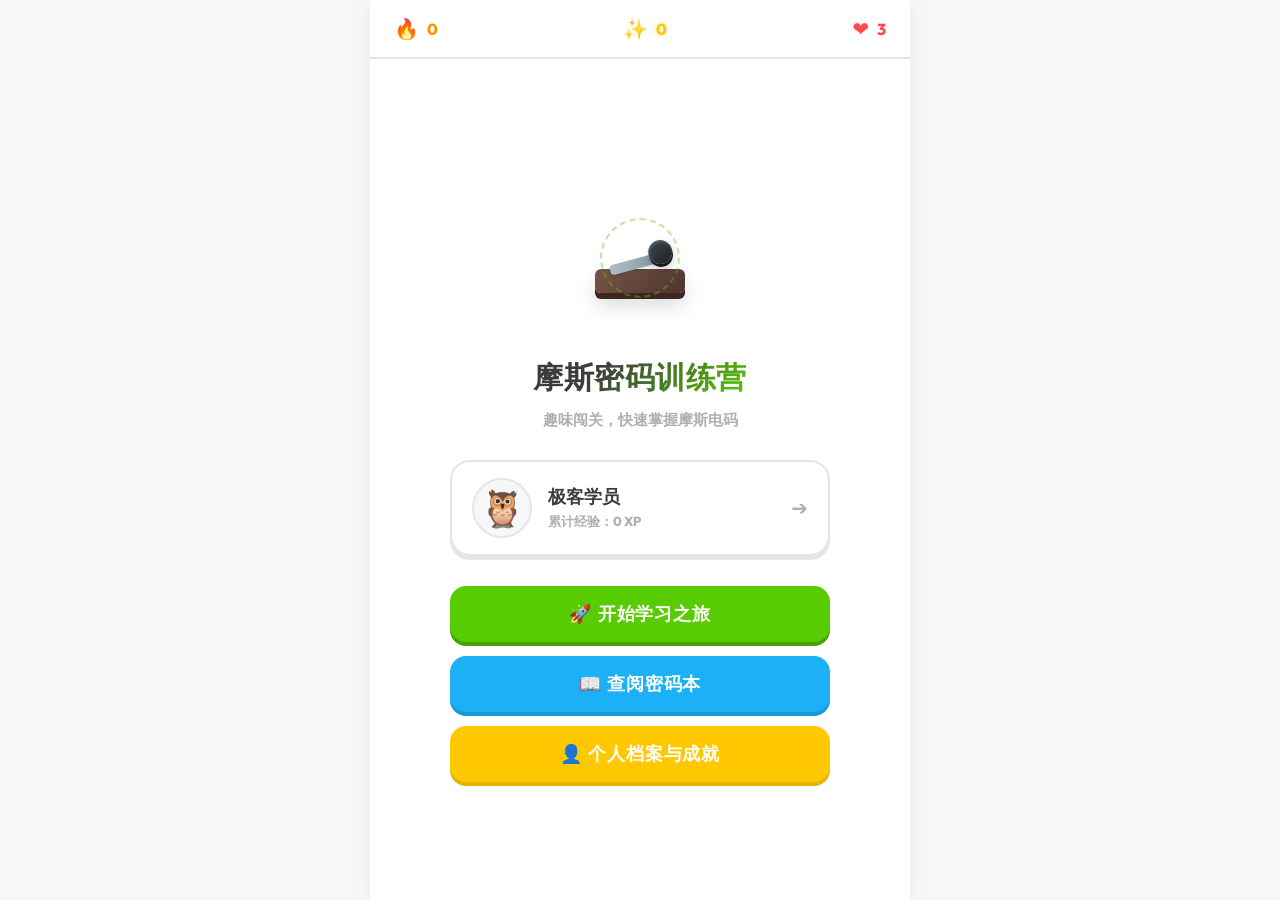
==== morse_learning.html @ 5ddd874f "feat: implement stepped preview UI for learning new morse characters with slide animations and progr" ====
<!DOCTYPE html>
<html lang="zh-CN">
<head>
    <meta charset="UTF-8">
    <meta name="viewport" content="width=device-width, initial-scale=1.0">
    <title>摩斯密码学习应用</title>
    <!-- 引入高质感现代 Google 字体 -->
    <link rel="preconnect" href="https://fonts.googleapis.com">
    <link rel="preconnect" href="https://fonts.gstatic.com" crossorigin>
    <link href="https://fonts.googleapis.com/css2?family=Outfit:wght@400;600;800&family=Roboto:wght@900&display=swap" rel="stylesheet">
    <style>
        :root {
            --color-green: #58CC02;
            --color-green-dark: #46A302;
            --color-blue: #1CB0F6;
            --color-blue-dark: #1899D6;
            --color-yellow: #FFC800;
            --color-yellow-dark: #E6B400;
            --color-red: #FF4B4B;
            --color-red-dark: #EA2B2B;
            --color-gray-border: #E5E5E5;
            --color-text-dark: #3C3C3C;
            --color-text-light: #AFAFAF;
            --color-bg-light: #F7F7F7;
            --color-white: #FFFFFF;
        }

        * {
            margin: 0;
            padding: 0;
            box-sizing: border-box;
            user-select: none;
            -webkit-user-select: none;
        }

        body {
            font-family: 'Outfit', 'Segoe UI', system-ui, -apple-system, sans-serif;
            background-color: var(--color-bg-light);
            color: var(--color-text-dark);
            min-height: 100vh;
            display: flex;
            justify-content: center;
            align-items: stretch;
            overflow-x: hidden;
        }

        /* 应用主体，限制最大宽度以适配手机和桌面居中 */
        .app-container {
            width: 100%;
            max-width: 540px;
            background-color: var(--color-white);
            min-height: 100vh;
            display: flex;
            flex-direction: column;
            box-shadow: 0 0 20px rgba(0, 0, 0, 0.05);
            position: relative;
        }

        /* 隐藏元素的类 */
        .hidden {
            display: none !important;
        }

        /* 立体按钮 */
        .duo-btn {
            display: inline-flex;
            align-items: center;
            justify-content: center;
            padding: 14px 24px;
            border-radius: 16px;
            border: none;
            font-size: 17px;
            font-weight: 800;
            cursor: pointer;
            transition: transform 0.08s ease, box-shadow 0.08s ease;
            text-transform: uppercase;
            letter-spacing: 0.8px;
        }

        .duo-btn-green {
            background-color: var(--color-green);
            color: var(--color-white);
            box-shadow: 0 4px 0 var(--color-green-dark);
        }

        .duo-btn-green:active {
            transform: translateY(4px);
            box-shadow: 0 0px 0 var(--color-green-dark);
        }

        .duo-btn-blue {
            background-color: var(--color-blue);
            color: var(--color-white);
            box-shadow: 0 4px 0 var(--color-blue-dark);
        }

        .duo-btn-blue:active {
            transform: translateY(4px);
            box-shadow: 0 0px 0 var(--color-blue-dark);
        }

        .duo-btn-yellow {
            background-color: var(--color-yellow);
            color: var(--color-white);
            box-shadow: 0 4px 0 var(--color-yellow-dark);
        }

        .duo-btn-yellow:active {
            transform: translateY(4px);
            box-shadow: 0 0px 0 var(--color-yellow-dark);
        }

        .duo-btn-red {
            background-color: var(--color-red);
            color: var(--color-white);
            box-shadow: 0 4px 0 var(--color-red-dark);
        }

        .duo-btn-red:active {
            transform: translateY(4px);
            box-shadow: 0 0px 0 var(--color-red-dark);
        }

        .duo-btn-gray {
            background-color: var(--color-white);
            color: var(--color-text-light);
            border: 2px solid var(--color-gray-border);
            box-shadow: 0 4px 0 var(--color-gray-border);
        }

        .duo-btn-gray:active {
            transform: translateY(4px);
            box-shadow: 0 0px 0 var(--color-gray-border);
        }

        .duo-btn-disabled {
            background-color: #E5E5E5 !important;
            color: #AFAFAF !important;
            box-shadow: 0 4px 0 #CCCCCC !important;
            cursor: not-allowed;
            transform: none !important;
        }

        /* 顶部导航状态栏 */
        .top-status-bar {
            display: flex;
            justify-content: space-between;
            align-items: center;
            padding: 16px 24px;
            border-bottom: 2px solid var(--color-gray-border);
            background-color: var(--color-white);
            position: sticky;
            top: 0;
            z-index: 100;
        }

        .status-item {
            display: flex;
            align-items: center;
            gap: 8px;
            font-size: 16px;
            font-weight: 800;
        }

        .status-icon {
            font-size: 20px;
        }

        .status-streak { color: #FF9600; }
        .status-xp { color: var(--color-yellow); }
        .status-heart { color: var(--color-red); }

        /* ================= SCREEN: HOME ================= */
        #home-screen {
            flex: 1;
            display: flex;
            flex-direction: column;
            padding-bottom: 40px;
        }

        .map-title {
            text-align: center;
            font-size: 20px;
            font-weight: 800;
            margin: 24px 0 10px 0;
            color: var(--color-text-dark);
        }

        /* 蜿蜒关卡地图容器 */
        .level-map-container {
            flex: 1;
            position: relative;
            margin: 20px 0;
            padding: 0 40px;
            min-height: 850px;
        }

        .level-map-svg {
            position: absolute;
            top: 0;
            left: 0;
            width: 100%;
            height: 100%;
            pointer-events: none;
            z-index: 1;
        }

        .level-nodes-wrapper {
            position: relative;
            z-index: 2;
            height: 100%;
            display: flex;
            flex-direction: column;
            justify-content: space-between;
        }

        .level-node-row {
            display: flex;
            justify-content: center;
            width: 100%;
            position: relative;
        }

        /* 关卡球样式 */
        .level-circle {
            width: 70px;
            height: 65px;
            border-radius: 50%;
            display: flex;
            justify-content: center;
            align-items: center;
            font-size: 22px;
            font-weight: 800;
            color: var(--color-white);
            position: relative;
            cursor: pointer;
            box-shadow: 0 8px 0 rgba(0, 0, 0, 0.15);
            transition: transform 0.1s ease, box-shadow 0.1s ease;
        }

        .level-circle.locked {
            background-color: #E5E5E5;
            box-shadow: 0 6px 0 #BDBDBD;
            color: #AFAFAF;
            cursor: not-allowed;
        }

        .level-circle.unlocked {
            background-color: var(--color-green);
            box-shadow: 0 8px 0 var(--color-green-dark);
        }

        .level-circle.unlocked:active {
            transform: translateY(6px);
            box-shadow: 0 2px 0 var(--color-green-dark);
        }

        .level-circle.completed {
            background-color: var(--color-yellow);
            box-shadow: 0 8px 0 var(--color-yellow-dark);
        }

        .level-circle.completed:active {
            transform: translateY(6px);
            box-shadow: 0 2px 0 var(--color-yellow-dark);
        }

        .level-circle.unlocked.active-level::after {
            content: '';
            position: absolute;
            top: -8px;
            left: -8px;
            right: -8px;
            bottom: -8px;
            border-radius: 50%;
            border: 3px dashed var(--color-green);
            animation: rotate-outline 8s linear infinite;
        }

        @keyframes rotate-outline {
            from { transform: rotate(0deg); }
            to { transform: rotate(360deg); }
        }

        /* 悬浮提示框 (类似于关卡地图的悬浮小卡片) */
        .level-tooltip {
            position: absolute;
            background-color: var(--color-text-dark);
            color: var(--color-white);
            border-radius: 12px;
            padding: 8px 14px;
            font-size: 13px;
            font-weight: 800;
            white-space: nowrap;
            bottom: 85px;
            left: 50%;
            transform: translateX(-50%);
            box-shadow: 0 4px 15px rgba(0,0,0,0.15);
            opacity: 0;
            pointer-events: none;
            transition: opacity 0.2s ease, transform 0.2s ease;
            z-index: 10;
        }

        .level-tooltip::after {
            content: '';
            position: absolute;
            top: 100%;
            left: 50%;
            transform: translateX(-50%);
            border-width: 6px;
            border-style: solid;
            border-color: var(--color-text-dark) transparent transparent transparent;
        }

        .level-circle:hover .level-tooltip {
            opacity: 1;
            transform: translate(-50%, -5px);
        }

        /* 底部操作区 */
        .home-footer {
            padding: 10px 24px;
            display: flex;
            flex-direction: column;
            gap: 12px;
            margin-top: auto;
        }

        /* ================= SCREEN: LESSON ================= */
        #lesson-screen {
            flex: 1;
            display: flex;
            flex-direction: column;
            justify-content: space-between;
        }

        .lesson-header {
            display: flex;
            align-items: center;
            justify-content: space-between;
            padding: 16px 24px;
            gap: 16px;
            border-bottom: 2px solid var(--color-gray-border);
        }

        .close-btn {
            font-size: 24px;
            font-weight: 800;
            color: var(--color-text-light);
            cursor: pointer;
            border: none;
            background: none;
            padding: 4px;
        }

        .close-btn:hover {
            color: var(--color-text-dark);
        }

        /* 进度条 */
        .progress-bar-container {
            flex: 1;
            height: 16px;
            background-color: var(--color-gray-border);
            border-radius: 8px;
            overflow: hidden;
            position: relative;
        }

        .progress-bar-fill {
            height: 100%;
            width: 0%;
            background-color: var(--color-green);
            border-radius: 8px;
            transition: width 0.3s cubic-bezier(0.4, 0, 0.2, 1);
            position: relative;
        }

        /* 进度条内反光效果 */
        .progress-bar-fill::after {
            content: '';
            position: absolute;
            top: 3px;
            left: 5px;
            right: 5px;
            height: 3px;
            background-color: rgba(255, 255, 255, 0.3);
            border-radius: 1.5px;
        }

        .lesson-hearts {
            display: flex;
            align-items: center;
            gap: 6px;
            font-size: 18px;
            font-weight: 800;
            color: var(--color-red);
        }

        .lesson-body {
            flex: 1;
            padding: 24px;
            display: flex;
            flex-direction: column;
            justify-content: center;
            align-items: center;
            width: 100%;
        }

        /* ================= SUB-PHASE: PREVIEW ================= */
        .preview-phase {
            width: 100%;
            display: flex;
            flex-direction: column;
            align-items: center;
        }

        .preview-title {
            font-size: 22px;
            font-weight: 800;
            margin-bottom: 8px;
            text-align: center;
        }

        .preview-desc {
            font-size: 15px;
            color: var(--color-text-light);
            margin-bottom: 24px;
            text-align: center;
        }

        @keyframes fadeSlideIn {
            from { opacity: 0; transform: translateX(30px); }
            to { opacity: 1; transform: translateX(0); }
        }

        .preview-cards-container {
            display: flex;
            gap: 16px;
            justify-content: center;
            flex-wrap: wrap;
            width: 100%;
            margin-bottom: 30px;
        }

        .preview-card {
            background: var(--color-white);
            border: 2px solid var(--color-gray-border);
            border-radius: 20px;
            width: 150px;
            padding: 16px;
            display: flex;
            flex-direction: column;
            align-items: center;
            cursor: pointer;
            box-shadow: 0 4px 0 var(--color-gray-border);
            transition: transform 0.1s, box-shadow 0.1s;
        }

        .preview-card:active {
            transform: translateY(4px);
            box-shadow: 0 0px 0 var(--color-gray-border);
        }

        .preview-card-char {
            font-size: 40px;
            font-weight: 800;
            color: var(--color-text-dark);
            margin-bottom: 8px;
        }

        .preview-card-morse {
            font-size: 24px;
            font-weight: 800;
            color: var(--color-blue);
            margin-bottom: 12px;
            letter-spacing: 2px;
        }

        .play-preview-icon {
            width: 44px;
            height: 44px;
            background-color: rgba(28, 176, 246, 0.1);
            border-radius: 50%;
            display: flex;
            justify-content: center;
            align-items: center;
            color: var(--color-blue);
            font-size: 18px;
        }

        .preview-card:hover .play-preview-icon {
            background-color: var(--color-blue);
            color: var(--color-white);
        }

        /* Mnemonic Overlay Container */
        .mnemonic-container {
            width: 300px;
            height: 300px;
            background: linear-gradient(135deg, #ffffff 0%, #f5f6f8 100%);
            border: 2px solid #eaeaea;
            border-radius: 28px;
            position: relative;
            display: flex;
            justify-content: center;
            align-items: center;
            margin: 0 auto 24px auto;
            box-shadow: 0 10px 25px rgba(0, 0, 0, 0.03), inset 0 2px 5px rgba(255, 255, 255, 0.6);
        }

        .mnemonic-letter-bg {
            font-family: 'Roboto', 'Arial Black', sans-serif;
            font-size: 200px;
            font-weight: 900;
            color: #f0f1f4;
            text-shadow: 1px 1px 0px rgba(255, 255, 255, 0.8), -1px -1px 0px rgba(0, 0, 0, 0.03);
            line-height: 1;
            z-index: 1;
            /* 关键：让子元素（点划）的百分比坐标相对于字母文字本身，与编辑器一致 */
            position: relative;
        }

        .m-element {
            position: absolute;
            background: linear-gradient(135deg, #4d4d4d 0%, #222222 100%);
            border: 2px solid var(--color-white);
            box-shadow: 0 4px 0 rgba(0, 0, 0, 0.15), 0 8px 16px rgba(0, 0, 0, 0.08);
            z-index: 2;
            cursor: pointer;
            transition: all 0.15s cubic-bezier(0.175, 0.885, 0.32, 1.275);
        }

        .m-element:hover {
            background: linear-gradient(135deg, #28b8f8 0%, #0087d1 100%);
            transform: scale(1.1) translateY(-2px);
            box-shadow: 0 6px 0 rgba(0, 0, 0, 0.12), 0 12px 20px rgba(28, 176, 246, 0.2);
        }

        .m-dot {
            width: 30px;
            height: 30px;
            border-radius: 50%;
        }

        .m-dash {
            width: 30px;
            height: 80px;
            border-radius: 12px;
        }

        /* 闪烁状态的亮绿色发光样式 */
        .m-element.active-blink {
            background: linear-gradient(135deg, #7be11a 0%, #58cc02 100%) !important;
            box-shadow: 0 0 20px rgba(88, 204, 2, 0.8), 0 4px 0 #46a302 !important;
            border-color: var(--color-white) !important;
            transform: scale(1.05);
        }

        /* ================= SCREEN: LESSON CARD PHASES ================= */
        .lesson-question-container {
            width: 100%;
            display: flex;
            flex-direction: column;
            align-items: stretch;
            flex: 1;
        }

        .question-title {
            font-size: 22px;
            font-weight: 800;
            margin-bottom: 24px;
            color: var(--color-text-dark);
            text-align: left;
            width: 100%;
        }

        /* 题型 1: 听音辨字 */
        .audio-buttons-row {
            display: flex;
            gap: 16px;
            margin-bottom: 30px;
            justify-content: center;
        }

        .audio-play-btn {
            width: 80px;
            height: 80px;
            border-radius: 50%;
            background-color: var(--color-blue);
            border: none;
            color: var(--color-white);
            font-size: 30px;
            display: flex;
            justify-content: center;
            align-items: center;
            cursor: pointer;
            box-shadow: 0 6px 0 var(--color-blue-dark);
            transition: transform 0.05s, box-shadow 0.05s;
        }

        .audio-play-btn:active {
            transform: translateY(6px);
            box-shadow: 0 0px 0 var(--color-blue-dark);
        }



        /* 多选一网格 */
        .options-grid {
            display: grid;
            grid-template-columns: repeat(2, 1fr);
            gap: 12px;
            width: 100%;
            margin-top: 10px;
        }

        .option-card {
            background-color: var(--color-white);
            border: 2px solid var(--color-gray-border);
            border-radius: 16px;
            padding: 20px;
            font-size: 22px;
            font-weight: 800;
            text-align: center;
            cursor: pointer;
            box-shadow: 0 4px 0 var(--color-gray-border);
            transition: all 0.1s ease;
            position: relative;
        }

        .option-card:active {
            transform: translateY(4px);
            box-shadow: 0 0px 0 var(--color-gray-border);
        }

        .option-card.selected {
            border-color: #84D8FF;
            background-color: #E1F5FE;
            box-shadow: 0 4px 0 #84D8FF;
            color: #0079C1;
        }

        .option-card.selected:active {
            transform: translateY(4px);
            box-shadow: 0 0px 0 #84D8FF;
        }

        .option-shortcut {
            position: absolute;
            top: 6px;
            left: 8px;
            font-size: 11px;
            color: var(--color-text-light);
            border: 1px solid var(--color-gray-border);
            border-radius: 4px;
            padding: 1px 4px;
        }

        /* 题型 2: 输入摩斯码 */
        .input-code-display {
            min-height: 72px;
            background-color: var(--color-bg-light);
            border: 2px solid var(--color-gray-border);
            border-radius: 20px;
            width: 100%;
            display: flex;
            justify-content: center;
            align-items: center;
            margin-bottom: 32px;
            padding: 12px 24px;
            transition: all 0.2s cubic-bezier(0.25, 0.8, 0.25, 1);
            box-shadow: inset 0 2px 5px rgba(0, 0, 0, 0.03);
        }

        .input-code-display.has-content {
            background-color: var(--color-white);
            border-color: var(--color-blue);
            box-shadow: 0 0 0 4px rgba(28, 176, 246, 0.15), inset 0 1px 2px rgba(0, 0, 0, 0.01);
        }

        .display-placeholder {
            font-size: 16px;
            font-weight: 800;
            color: var(--color-text-light);
            letter-spacing: 0.5px;
        }

        .morse-input-panel {
            display: flex;
            gap: 12px;
            width: 100%;
            justify-content: center;
            margin-bottom: 16px;
            padding: 0 8px;
        }

        .morse-input-btn, .morse-backspace-btn {
            flex: 1;
            height: 80px;
            display: flex;
            flex-direction: column;
            justify-content: center;
            align-items: center;
            gap: 2px;
            padding: 8px 0;
            max-width: 130px;
        }

        .morse-input-btn .btn-symbol, .morse-backspace-btn .btn-symbol {
            height: 36px;
            display: flex;
            align-items: center;
            justify-content: center;
        }

        .morse-backspace-btn .btn-symbol {
            font-size: 24px;
            font-weight: 800;
        }

        .btn-label {
            font-size: 12px;
            font-weight: 800;
            opacity: 0.85;
            letter-spacing: 0.5px;
        }

        .duo-btn-blue .btn-label {
            color: rgba(255, 255, 255, 0.9);
        }

        .duo-btn-gray .btn-label {
            color: var(--color-text-light);
        }

        .keyboard-hint {
            font-size: 13px;
            color: var(--color-text-light);
            margin-top: 8px;
            text-align: center;
        }

        /* 题型 3: 配对连线 */
        .matching-columns {
            display: flex;
            width: 100%;
            gap: 20px;
            justify-content: space-between;
        }

        .matching-column {
            flex: 1;
            display: flex;
            flex-direction: column;
            gap: 10px;
        }

        .match-card {
            background-color: var(--color-white);
            border: 2px solid var(--color-gray-border);
            border-radius: 12px;
            height: 52px;
            display: flex;
            align-items: center;
            justify-content: center;
            font-size: 18px;
            font-weight: 800;
            text-align: center;
            cursor: pointer;
            box-shadow: 0 3px 0 var(--color-gray-border);
            transition: all 0.1s ease;
        }

        .match-card:active {
            transform: translateY(3px);
            box-shadow: 0 0px 0 var(--color-gray-border);
        }

        .match-card.selected {
            border-color: #84D8FF;
            background-color: #E1F5FE;
            box-shadow: 0 3px 0 #84D8FF;
            color: #0079C1;
        }

        .match-card.selected:active {
            transform: translateY(3px);
            box-shadow: 0 0px 0 #84D8FF;
        }

        .match-card.paired {
            border-color: #B2FF59 !important;
            background-color: #F1F8E9 !important;
            color: #558B2F !important;
            box-shadow: none !important;
            cursor: not-allowed;
            transform: none !important;
            opacity: 0.8;
        }

        .match-card.error-blink {
            border-color: #FF8A80;
            background-color: #FFEBEE;
            box-shadow: 0 3px 0 #FF8A80;
            color: #C62828;
            animation: shake 0.2s linear infinite;
        }

        /* CSS Shake 抖动动画 */
        @keyframes shake {
            0%, 100% { transform: translateX(0); }
            25% { transform: translateX(-4px); }
            75% { transform: translateX(4px); }
        }

        /* 题型 4: 翻译识别 */
        .translation-input-box {
            width: 100%;
            height: 80px;
            border: 2px solid var(--color-gray-border);
            border-radius: 16px;
            padding: 16px;
            font-size: 20px;
            font-weight: 800;
            color: var(--color-text-dark);
            outline: none;
            resize: none;
            margin-bottom: 20px;
            text-align: center;
        }

        .translation-input-box:focus {
            border-color: var(--color-blue);
        }

        /* ================= FOOTER CONTROL PANEL (DUOLINGO FEEDBACK) ================= */
        .lesson-footer-panel {
            padding: 24px;
            border-top: 2px solid var(--color-gray-border);
            background-color: var(--color-white);
            display: flex;
            flex-direction: column;
            gap: 16px;
            transition: background-color 0.2s ease;
        }

        .feedback-row {
            display: flex;
            align-items: center;
            gap: 16px;
            display: none;
        }

        .feedback-icon-container {
            width: 48px;
            height: 48px;
            border-radius: 50%;
            display: flex;
            justify-content: center;
            align-items: center;
            font-size: 24px;
            font-weight: bold;
        }

        .feedback-text-container {
            flex: 1;
            display: flex;
            flex-direction: column;
        }

        .feedback-title {
            font-size: 18px;
            font-weight: 800;
        }

        .feedback-message {
            font-size: 14px;
            font-weight: 600;
        }

        /* 正确状态反馈框 */
        .feedback-correct {
            background-color: #D7FFB8;
            border-top-color: #B2F374;
        }

        .feedback-correct .feedback-icon-container {
            background-color: var(--color-white);
            color: var(--color-green);
        }

        .feedback-correct .feedback-title {
            color: #2B7A00;
        }

        .feedback-correct .feedback-message {
            color: #3C8A00;
        }

        /* 错误状态反馈框 */
        .feedback-incorrect {
            background-color: #FFDFDF;
            border-top-color: #FFC0C0;
        }

        .feedback-incorrect .feedback-icon-container {
            background-color: var(--color-white);
            color: var(--color-red);
        }

        .feedback-incorrect .feedback-title {
            color: #EA2B2B;
        }

        .feedback-incorrect .feedback-message {
            color: #EA2B2B;
        }

        /* 动画类：心形抖动与破碎 */
        @keyframes heart-crack {
            0% { transform: scale(1); }
            15% { transform: scale(1.3) rotate(-15deg); }
            30% { transform: scale(1.3) rotate(15deg); }
            45% { transform: scale(1.3) rotate(-15deg); }
            60% { transform: scale(0.9) rotate(0deg); opacity: 0.5; }
            100% { transform: scale(1) rotate(0deg); opacity: 1; }
        }

        .heart-shattered {
            animation: heart-crack 0.6s ease-in-out;
        }

        /* ================= SCREEN: RESULT ================= */
        #result-screen {
            flex: 1;
            display: flex;
            flex-direction: column;
            align-items: center;
            justify-content: center;
            padding: 40px 24px;
            text-align: center;
        }

        .canvas-container {
            position: absolute;
            top: 0;
            left: 0;
            width: 100%;
            height: 100%;
            pointer-events: none;
            z-index: 100;
        }

        .stars-container {
            display: flex;
            justify-content: center;
            gap: 16px;
            margin-bottom: 30px;
        }

        .result-star {
            font-size: 50px;
            color: #E5E5E5;
            transition: transform 0.4s cubic-bezier(0.175, 0.885, 0.32, 1.275), color 0.4s ease;
        }

        .result-star.active {
            color: var(--color-yellow);
            text-shadow: 0 0 10px rgba(255, 200, 0, 0.3);
            transform: scale(1.2) rotate(15deg);
        }

        .result-title {
            font-size: 28px;
            font-weight: 800;
            color: var(--color-green);
            margin-bottom: 16px;
        }

        .result-stats-row {
            display: flex;
            width: 100%;
            justify-content: space-around;
            margin-bottom: 40px;
            gap: 12px;
        }

        .result-stat-card {
            flex: 1;
            background: var(--color-white);
            border: 2px solid var(--color-gray-border);
            border-radius: 16px;
            padding: 16px;
            box-shadow: 0 4px 0 var(--color-gray-border);
        }

        .stat-card-title {
            font-size: 13px;
            font-weight: 800;
            color: var(--color-text-light);
            text-transform: uppercase;
            margin-bottom: 8px;
        }

        .stat-card-value {
            font-size: 24px;
            font-weight: 800;
            color: var(--color-text-dark);
        }

        .stat-card-value.xp-gain {
            color: var(--color-yellow-dark);
        }

        /* ================= MODAL OVERLAYS ================= */
        .modal-mask {
            position: absolute;
            top: 0;
            left: 0;
            width: 100%;
            height: 100%;
            background-color: rgba(0, 0, 0, 0.5);
            display: flex;
            justify-content: center;
            align-items: center;
            z-index: 1000;
            padding: 24px;
        }

        .modal-box {
            background-color: var(--color-white);
            border-radius: 24px;
            padding: 30px 24px;
            width: 100%;
            max-width: 420px;
            text-align: center;
            box-shadow: 0 10px 30px rgba(0,0,0,0.15);
            animation: modal-enter 0.25s cubic-bezier(0.175, 0.885, 0.32, 1.275);
        }

        @keyframes modal-enter {
            from { transform: scale(0.85); opacity: 0; }
            to { transform: scale(1); opacity: 1; }
        }

        .modal-icon {
            font-size: 54px;
            margin-bottom: 16px;
        }

        .modal-title {
            font-size: 22px;
            font-weight: 800;
            color: var(--color-text-dark);
            margin-bottom: 12px;
        }

        .modal-desc {
            font-size: 15px;
            color: var(--color-text-light);
            margin-bottom: 24px;
            line-height: 1.5;
        }

        .modal-buttons {
            display: flex;
            flex-direction: column;
            gap: 12px;
        }

        /* XP数值发光或特效 */
        .xp-display-glow {
            text-shadow: 0 0 8px rgba(255, 200, 0, 0.5);
        }

        /* ================= HIGH-QUALITY GRAPHICAL MORSE (VISUAL MORSE) ================= */
        .morse-visual-container {
            display: inline-flex;
            align-items: center;
            justify-content: center;
            gap: 6px;
            vertical-align: middle;
        }
        
        .morse-visual-char {
            display: inline-block;
            background-color: var(--color-blue);
            height: 12px;
            border-radius: 6px;
            transition: background-color 0.2s, box-shadow 0.2s;
        }
        
        .morse-visual-dot {
            width: 12px;
        }
        
        .morse-visual-dash {
            width: 32px;
        }

        /* 答对反馈栏中的点划颜色 */
        .feedback-correct .morse-visual-char {
            background-color: var(--color-green);
        }

        /* 答错反馈栏中的点划颜色 */
        .feedback-incorrect .morse-visual-char {
            background-color: var(--color-red);
        }

        /* ================= SCREEN: WELCOME (PORTAL) ================= */
        #welcome-screen {
            flex: 1;
            display: flex;
            flex-direction: column;
            align-items: center;
            justify-content: center;
            padding: 40px 24px;
            text-align: center;
        }

        .welcome-hero-container {
            width: 160px;
            height: 160px;
            display: flex;
            justify-content: center;
            align-items: center;
            margin-bottom: 20px;
            position: relative;
        }

        /* 纯 CSS 3D 发报电键 */
        .telegraph-machine {
            width: 100px;
            height: 100px;
            position: relative;
            cursor: pointer;
            transition: transform 0.2s cubic-bezier(0.175, 0.885, 0.32, 1.275);
        }

        .telegraph-machine:hover {
            transform: scale(1.08);
        }

        .telegraph-base {
            width: 90px;
            height: 24px;
            background: linear-gradient(135deg, #795548 0%, #4E342E 100%);
            border-radius: 6px;
            position: absolute;
            bottom: 15px;
            left: 5px;
            box-shadow: 0 6px 0 #3E2723, 0 12px 20px rgba(0,0,0,0.15);
        }

        .telegraph-arm {
            width: 60px;
            height: 10px;
            background: linear-gradient(to right, #B0BEC5, #78909C);
            position: absolute;
            bottom: 35px;
            left: 20px;
            transform-origin: 10px 5px;
            transform: rotate(-15deg);
            border-radius: 3px;
            box-shadow: 0 2px 3px rgba(0,0,0,0.1);
            animation: telegraph-bounce 3s ease-in-out infinite;
        }

        .telegraph-knob {
            width: 24px;
            height: 24px;
            background: linear-gradient(135deg, #37474F 0%, #212121 100%);
            border-radius: 50%;
            position: absolute;
            right: -5px;
            top: -12px;
            box-shadow: inset 0 2px 4px rgba(255,255,255,0.2), 0 3px 0 #1A1A1A, 0 5px 8px rgba(0,0,0,0.2);
        }

        .telegraph-ripple {
            position: absolute;
            width: 80px;
            height: 80px;
            border: 2px dashed rgba(88, 204, 2, 0.4);
            border-radius: 50%;
            top: 10px;
            left: 10px;
            animation: pulse-ring 2s cubic-bezier(0.215, 0.610, 0.355, 1) infinite;
            pointer-events: none;
        }

        @keyframes telegraph-bounce {
            0%, 100% { transform: rotate(-12deg); }
            50% { transform: rotate(-5deg); }
        }

        @keyframes pulse-ring {
            0% { transform: scale(0.6); opacity: 1; }
            100% { transform: scale(1.4); opacity: 0; }
        }

        .welcome-title {
            font-size: 30px;
            font-weight: 900;
            color: var(--color-text-dark);
            margin-bottom: 10px;
            background: linear-gradient(135deg, var(--color-text-dark) 30%, #58cc02 100%);
            -webkit-background-clip: text;
            -webkit-text-fill-color: transparent;
            letter-spacing: 0.5px;
        }

        .welcome-subtitle {
            font-size: 15px;
            font-weight: 600;
            color: var(--color-text-light);
            margin-bottom: 30px;
            line-height: 1.4;
        }

        /* 欢迎页用户看板 */
        .welcome-user-preview {
            display: flex;
            align-items: center;
            gap: 16px;
            background: var(--color-white);
            border: 2px solid var(--color-gray-border);
            border-radius: 20px;
            padding: 16px 20px;
            width: 100%;
            max-width: 380px;
            margin-bottom: 30px;
            cursor: pointer;
            box-shadow: 0 4px 0 var(--color-gray-border);
            transition: transform 0.1s, box-shadow 0.1s, border-color 0.2s;
        }

        .welcome-user-preview:hover {
            border-color: var(--color-blue);
            transform: translateY(-2px);
            box-shadow: 0 6px 0 var(--color-gray-border);
        }

        .welcome-user-preview:active {
            transform: translateY(4px);
            box-shadow: 0 0px 0 var(--color-gray-border);
        }

        .user-preview-avatar {
            font-size: 36px;
            background-color: var(--color-bg-light);
            width: 60px;
            height: 60px;
            border-radius: 50%;
            display: flex; 
            justify-content: center;
            align-items: center;
            border: 2px solid var(--color-gray-border);
        }

        .user-preview-info {
            flex: 1;
            text-align: left;
        }

        .user-preview-name {
            font-size: 18px;
            font-weight: 800;
            color: var(--color-text-dark);
            margin-bottom: 4px;
        }

        .user-preview-stats {
            font-size: 13px;
            font-weight: 800;
            color: var(--color-text-light);
        }

        .user-preview-arrow {
            font-size: 20px;
            color: var(--color-text-light);
            transition: transform 0.2s;
        }

        .welcome-user-preview:hover .user-preview-arrow {
            color: var(--color-blue);
            transform: translateX(4px);
        }

        .welcome-buttons {
            display: flex;
            flex-direction: column;
            gap: 14px;
            width: 100%;
            max-width: 380px;
        }

        .welcome-buttons .duo-btn {
            width: 100%;
            padding: 16px 24px;
            font-size: 18px;
        }

        /* ================= SCREEN: CODEBOOK ================= */
        #codebook-screen {
            flex: 1;
            display: flex;
            flex-direction: column;
            height: 100vh;
        }

        .codebook-header, .profile-header {
            display: flex;
            align-items: center;
            padding: 16px 24px;
            border-bottom: 2px solid var(--color-gray-border);
            background-color: var(--color-white);
            position: sticky;
            top: 0;
            z-index: 100;
        }

        .back-home-btn {
            background: var(--color-white);
            border: 2px solid var(--color-gray-border);
            border-radius: 12px;
            width: 44px;
            height: 40px;
            display: flex;
            justify-content: center;
            align-items: center;
            font-size: 18px;
            font-weight: 800;
            cursor: pointer;
            box-shadow: 0 3px 0 var(--color-gray-border);
            transition: transform 0.08s, box-shadow 0.08s;
            margin-right: 16px;
        }

        .back-home-btn:active {
            transform: translateY(3px);
            box-shadow: 0 0px 0 var(--color-gray-border);
        }

        .codebook-title, .profile-title {
            font-size: 20px;
            font-weight: 800;
            color: var(--color-text-dark);
        }

        /* 搜索框与筛选 */
        .codebook-search-container {
            padding: 16px 24px;
            border-bottom: 2px solid var(--color-gray-border);
            background-color: var(--color-white);
        }

        .search-input-wrapper {
            position: relative;
            display: flex;
            align-items: center;
            margin-bottom: 12px;
        }

        .search-icon {
            position: absolute;
            left: 16px;
            font-size: 16px;
            color: var(--color-text-light);
            pointer-events: none;
        }

        #codebook-search-input {
            width: 100%;
            height: 48px;
            border: 2px solid var(--color-gray-border);
            border-radius: 16px;
            padding: 0 44px;
            font-size: 15px;
            font-weight: 800;
            color: var(--color-text-dark);
            background-color: var(--color-bg-light);
            outline: none;
            transition: all 0.2s;
        }

        #codebook-search-input:focus {
            border-color: var(--color-blue);
            background-color: var(--color-white);
            box-shadow: 0 0 0 4px rgba(28, 176, 246, 0.12);
        }

        .search-clear-btn {
            position: absolute;
            right: 16px;
            background: none;
            border: none;
            font-size: 16px;
            color: var(--color-text-light);
            cursor: pointer;
            padding: 4px;
        }

        .search-clear-btn:hover {
            color: var(--color-text-dark);
        }

        .codebook-tabs {
            display: flex;
            gap: 8px;
            overflow-x: auto;
            scrollbar-width: none;
            padding-bottom: 2px;
        }

        .codebook-tabs::-webkit-scrollbar {
            display: none;
        }

        .codebook-tab {
            background-color: var(--color-white);
            border: 2px solid var(--color-gray-border);
            border-radius: 14px;
            padding: 8px 16px;
            font-size: 14px;
            font-weight: 800;
            color: var(--color-text-light);
            cursor: pointer;
            white-space: nowrap;
            transition: all 0.15s;
        }

        .codebook-tab.active {
            background-color: var(--color-blue);
            color: var(--color-white);
            border-color: var(--color-blue-dark);
            box-shadow: 0 3px 0 var(--color-blue-dark);
        }

        .codebook-tab.active:active {
            transform: translateY(3px);
            box-shadow: none;
        }

        /* 密码本卡片列表 */
        .codebook-grid-container {
            flex: 1;
            overflow-y: auto;
            padding: 20px 16px;
            background-color: var(--color-bg-light);
        }

        .codebook-grid {
            display: grid;
            grid-template-columns: repeat(3, 1fr); /* 调整为3列等宽 */
            gap: 10px;
        }

        .codebook-card {
            background-color: var(--color-white);
            border: 2px solid var(--color-gray-border);
            border-radius: 16px;
            padding: 10px 6px;
            display: flex;
            flex-direction: column;
            align-items: center;
            justify-content: space-between;
            cursor: pointer;
            box-shadow: 0 3px 0 var(--color-gray-border);
            transition: transform 0.08s, box-shadow 0.08s, border-color 0.15s;
            position: relative;
            min-height: 140px; /* 容纳缩放后的联想记忆框和微型点划 */
            overflow: hidden;
        }

        .codebook-card:hover {
            border-color: var(--color-blue);
        }

        .codebook-card:active {
            transform: translateY(3px);
            box-shadow: 0 0px 0 var(--color-gray-border);
        }

        .codebook-card.playing {
            border-color: var(--color-green);
            background-color: #F1F8E9;
            box-shadow: 0 3px 0 var(--color-green-dark);
            transform: scale(0.97);
        }

        /* 密码本卡片内嵌入联想记忆框的缩放排版 */
        .codebook-mnemonic-wrap {
            width: 76.8px;
            height: 76.8px;
            position: relative;
            flex-shrink: 0;
            margin-top: 4px;
        }

        .codebook-mnemonic-wrap .mnemonic-container {
            position: absolute;
            top: 0;
            left: 0;
            width: 240px;
            height: 240px;
            transform: scale(0.32);
            transform-origin: top left;
            pointer-events: none; /* 卡片整体响应即可 */
            border: none;
            background: none;
            box-shadow: none;
            margin: 0;
            padding: 0;
            display: flex;
            justify-content: center;
            align-items: center;
        }

        /* 对没有联想图的常用词卡片，采用整行跨列展示 */
        .codebook-card.word-type {
            grid-column: span 3; /* 跨满3列 */
            min-height: 64px;
            flex-direction: row;
            justify-content: space-between;
            align-items: center;
            padding: 12px 18px;
        }

        .codebook-card-char {
            font-size: 16px;
            font-weight: 800;
            color: var(--color-text-dark);
            margin-top: 4px;
        }

        .codebook-card.word-type .codebook-card-char {
            font-size: 20px;
            font-weight: 900;
            margin-top: 0;
        }

        .codebook-card-morse {
            margin-top: auto;
            width: 100%;
            display: flex;
            justify-content: center;
        }

        .codebook-card.word-type .codebook-card-morse {
            margin-top: 0;
            width: auto;
            display: inline-flex;
        }

        /* 密码本卡片内微缩版 Visual Morse */
        .codebook-card .morse-visual-char {
            height: 6px;
            border-radius: 3px;
        }

        .codebook-card .morse-visual-dot {
            width: 6px;
        }

        .codebook-card .morse-visual-dash {
            width: 16px;
        }

        .codebook-card .morse-visual-container {
            gap: 3px;
        }

        .codebook-card-play {
            position: absolute;
            right: 8px;
            top: 8px;
            font-size: 10px;
            color: var(--color-text-light);
            background-color: var(--color-bg-light);
            width: 18px;
            height: 18px;
            border-radius: 50%;
            display: flex;
            justify-content: center;
            align-items: center;
        }

        .codebook-card.word-type .codebook-card-play {
            position: static;
            margin-left: 8px;
        }

        .codebook-card.playing .codebook-card-play {
            background-color: var(--color-green);
            color: var(--color-white);
        }

        .codebook-empty { 
            grid-column: span 2;
            text-align: center;
            padding: 40px 0;
            color: var(--color-text-light);
            font-weight: 800;
            font-size: 15px;
        }

        /* ================= SCREEN: PROFILE ================= */
        #profile-screen {
            flex: 1;
            display: flex;
            flex-direction: column;
            overflow-y: auto;
            padding-bottom: 40px;
            background-color: var(--color-bg-light);
        }

        .profile-user-card {
            background-color: var(--color-white);
            border-bottom: 2px solid var(--color-gray-border);
            padding: 24px;
            display: flex;
            align-items: center;
            gap: 20px;
        }

        .profile-avatar-container {
            position: relative;
            cursor: pointer;
        }

        .profile-avatar {
            font-size: 48px;
            background-color: var(--color-bg-light);
            width: 80px;
            height: 80px;
            border-radius: 50%;
            display: flex;
            justify-content: center;
            align-items: center;
            border: 2px solid var(--color-gray-border);
            transition: transform 0.15s;
        }

        .profile-avatar-container:hover .profile-avatar {
            transform: scale(1.05);
        }

        .avatar-edit-badge {
            position: absolute;
            bottom: 0;
            right: 0;
            background-color: var(--color-blue);
            color: var(--color-white);
            width: 24px;
            height: 24px;
            border-radius: 50%;
            display: flex;
            justify-content: center;
            align-items: center;
            font-size: 12px;
            border: 2px solid var(--white);
        }

        .profile-username-container {
            flex: 1;
            text-align: left;
        }

        .profile-name-row {
            display: flex;
            align-items: center;
            gap: 8px;
            margin-bottom: 6px;
        }

        .profile-name { 
            font-size: 22px;
            font-weight: 800;
            color: var(--color-text-dark);
        }

        .username-edit-btn {
            background: none;
            border: none;
            color: var(--color-blue);
            font-size: 16px;
            cursor: pointer;
            padding: 4px;
        }

        .username-edit-btn:hover {
            color: var(--color-blue-dark);
        }

        .profile-name-edit-row {
            display: flex;
            align-items: center;
            gap: 6px;
            margin-bottom: 6px;
        }

        #username-edit-input {
            height: 36px;
            border: 2px solid var(--color-blue);
            border-radius: 8px;
            padding: 0 10px;
            font-size: 16px;
            font-weight: 800;
            outline: none;
            width: 140px;
        }

        .username-save-btn, .username-cancel-btn {
            height: 36px;
            width: 36px;
            border-radius: 8px;
            border: none;
            font-weight: 800;
            cursor: pointer;
            display: flex;
            align-items: center;
            justify-content: center;
        }

        .username-save-btn {
            background-color: var(--color-green);
            color: var(--color-white);
        }

        .username-cancel-btn {
            background-color: var(--color-gray-border);
            color: var(--color-text-dark);
        }

        .profile-join-date {
            font-size: 13px;
            font-weight: 800;
            color: var(--color-text-light);
        }

        /* 统计看板 */
        .profile-stats-title, .profile-badges-title {
            padding: 20px 24px 10px 24px;
            font-size: 16px;
            font-weight: 800;
            color: var(--color-text-dark);
            text-transform: uppercase;
            letter-spacing: 0.5px;
        }

        .profile-stats-grid {
            display: grid;
            grid-template-columns: repeat(2, 1fr);
            gap: 12px;
            padding: 0 24px;
        }

        .profile-stat-card {
            background-color: var(--color-white);
            border: 2px solid var(--color-gray-border);
            border-radius: 16px;
            padding: 16px;
            display: flex;
            flex-direction: column;
            align-items: flex-start;
            position: relative;
        }

        .stat-icon {
            position: absolute;
            right: 16px;
            top: 16px;
            font-size: 20px;
        }

        .stat-value {
            font-size: 22px;
            font-weight: 900;
            color: var(--color-text-dark);
            margin-bottom: 4px;
        }

        .stat-label {
            font-size: 12px;
            font-weight: 800;
            color: var(--color-text-light);
        }

        /* 成就勋章 */
        .profile-badges-container {
            display: flex;
            flex-direction: column;
            gap: 12px;
            padding: 0 24px;
            margin-bottom: 24px;
        }

        .badge-item {
            background-color: var(--color-white);
            border: 2px solid var(--color-gray-border);
            border-radius: 18px;
            padding: 16px;
            display: flex;
            align-items: center;
            gap: 16px;
            transition: border-color 0.2s;
        }

        .badge-item.unlocked {
            border-color: #B2FF59;
            background: linear-gradient(135deg, var(--color-white) 70%, #F1F8E9 100%);
        }

        .badge-icon-wrapper {
            position: relative;
            width: 50px;
            height: 50px;
            background-color: var(--color-bg-light);
            border-radius: 50%;
            display: flex;
            justify-content: center;
            align-items: center;
            font-size: 28px;
            border: 2px solid var(--color-gray-border);
        }

        .badge-item.unlocked .badge-icon-wrapper {
            background-color: #FFF9C4;
            border-color: var(--color-yellow);
        }

        .badge-lock {
            position: absolute;
            right: -2px;
            bottom: -2px;
            font-size: 12px;
            background-color: var(--color-text-dark);
            border-radius: 50%;
            width: 18px;
            height: 18px;
            display: flex;
            justify-content: center;
            align-items: center;
            border: 1px solid var(--color-white);
        }

        .badge-info {
            flex: 1; 
            text-align: left;
        }

        .badge-title {
            font-size: 15px;
            font-weight: 800;
            color: var(--color-text-dark);
            margin-bottom: 2px;
        }

        .badge-item.locked .badge-title {
            color: var(--color-text-light);
        }

        .badge-desc {
            font-size: 12px;
            color: var(--color-text-light);
            margin-bottom: 8px;
            line-height: 1.3;
        }

        .badge-progress-container {
            width: 100%;
            height: 10px;
            background-color: var(--color-bg-light);
            border-radius: 5px;
            overflow: hidden;
            position: relative;
        }

        .badge-progress-fill {
            height: 100%;
            background-color: var(--color-blue);
            border-radius: 5px;
        }

        .badge-item.unlocked .badge-progress-fill { 
            background-color: var(--color-green);
        }

        .badge-progress-text {
            position: absolute;
            right: 8px;
            top: -2px;
            font-size: 9px;
            font-weight: 800;
            color: var(--color-text-dark);
            line-height: 14px;
        }

        .profile-actions-container {
            padding: 10px 24px;
            margin-top: 10px;
        }

        /* ================= USER SWITCHER / CREATE ACCOUNT MODAL STYLES ================= */
        .user-slots-grid {
            display: grid;
            grid-template-columns: repeat(2, 1fr);
            gap: 12px;
            max-height: 260px;
            overflow-y: auto;
            padding: 4px;
        }

        .user-slot-card {
            background-color: var(--color-white);
            border: 2px solid var(--color-gray-border);
            border-radius: 16px;
            padding: 12px;
            display: flex;
            align-items: center;
            gap: 8px;
            cursor: pointer;
            position: relative;
            box-shadow: 0 3px 0 var(--color-gray-border);
            transition: all 0.1s;
        }

        .user-slot-card:hover {
            border-color: var(--color-blue);
            transform: translateY(-2px);
            box-shadow: 0 5px 0 var(--color-gray-border);
        }

        .user-slot-card:active {
            transform: translateY(3px);
            box-shadow: none;
        }

        .user-slot-card.active { 
            border-color: var(--color-green);
            background-color: #F1F8E9;
            box-shadow: 0 3px 0 var(--color-green-dark);
        }

        .user-slot-avatar {
            font-size: 24px;
            background-color: var(--color-bg-light);
            width: 40px;
            height: 40px;
            border-radius: 50%;
            display: flex;
            justify-content: center;
            align-items: center;
            border: 1.5px solid var(--color-gray-border);
        }

        .user-slot-info {
            flex: 1;
            text-align: left;
            min-width: 0;
        }

        .user-slot-name {
            font-size: 13px;
            font-weight: 800;
            color: var(--color-text-dark);
            white-space: nowrap;
            overflow: hidden;
            text-overflow: ellipsis;
        }

        .user-slot-xp {
            font-size: 11px;
            font-weight: 800;
            color: var(--color-yellow-dark);
        }

        .user-slot-progress { 
            font-size: 9px;
            color: var(--color-text-light);
            font-weight: 800;
        }

        .user-slot-active-badge {
            position: absolute;
            right: 8px;
            bottom: 8px;
            background-color: var(--color-green);
            color: var(--color-white);
            border-radius: 50%;
            width: 16px;
            height: 16px;
            display: flex;
            justify-content: center;
            align-items: center;
            font-size: 10px;
            font-weight: bold;
        }

        .user-slot-delete-btn {
            position: absolute;
            top: -6px;
            right: -6px;
            background-color: var(--color-red);
            color: var(--color-white);
            border: 2px solid var(--color-white);
            border-radius: 50%;
            width: 20px;
            height: 20px;
            display: none;
            justify-content: center;
            align-items: center;
            font-size: 10px;
            cursor: pointer;
            box-shadow: 0 1px 3px rgba(0,0,0,0.15);
            z-index: 10;
        }

        .user-slot-card:hover .user-slot-delete-btn {
            display: flex;
        } 

        .user-slot-add {
            border: 2px dashed var(--color-text-light);
            box-shadow: none;
            justify-content: center;
            flex-direction: column;
            gap: 4px;
            background-color: var(--color-bg-light);
        }

        .user-slot-add:hover {
            border-style: solid;
            background-color: var(--color-white);
        }

        .user-slot-add-icon {
            font-size: 20px;
            color: var(--color-text-light);
            font-weight: bold;
        }

        .user-slot-add-label {
            font-size: 11px;
            font-weight: 800;
            color: var(--color-text-light);
        }

        .avatar-options-grid {
            display: grid;
            grid-template-columns: repeat(3, 1fr);
            gap: 12px;
            padding: 8px;
        }

        .avatar-option-card {
            background-color: var(--color-white);
            border: 2px solid var(--color-gray-border);
            border-radius: 16px;
            padding: 16px 0;
            cursor: pointer;
            box-shadow: 0 3px 0 var(--color-gray-border);
            transition: all 0.1s;
        }

        .avatar-option-card:hover {
            border-color: var(--color-blue);
            transform: translateY(-2px);
            box-shadow: 0 5px 0 var(--color-gray-border);
        }

        .avatar-option-card.active {
            border-color: var(--color-blue);
            background-color: #E1F5FE;
            box-shadow: 0 3px 0 var(--color-blue-dark);
        }

        .avatar-option-emoji { 
            font-size: 32px;
            text-align: center;
        }

        .new-avatar-option {
            font-size: 28px;
            background-color: var(--color-white);
            border: 2px solid var(--color-gray-border);
            border-radius: 12px;
            width: 48px;
            height: 48px;
            display: flex;
            justify-content: center;
            align-items: center;
            cursor: pointer;
            box-shadow: 0 2px 0 var(--color-gray-border);
            transition: all 0.1s;
        }

        .new-avatar-option.active {
            border-color: var(--color-green);
            background-color: #F1F8E9;
            box-shadow: 0 2px 0 var(--color-green-dark);
            transform: scale(1.05);
        }
    </style>
</head>
<body>

    <div class="app-container">

        <!-- 顶部导航状态栏 (只在 Home 界面及结果界面生效，学习界面有独立顶部栏) -->
        <div class="top-status-bar" id="app-status-bar">
            <button class="back-home-btn" id="status-bar-back-btn" onclick="showScreen('welcome-screen')" style="margin-right: 8px; width: 36px; height: 36px; border-radius: 10px; font-size: 16px; display: none; align-items: center; justify-content: center; padding: 0;">🏠</button>
            <div class="status-item status-streak" title="连续学习天数">
                <span class="status-icon">🔥</span>
                <span id="streak-val">0</span>
            </div>
            <div class="status-item status-xp" title="经验值">
                <span class="status-icon">✨</span>
                <span id="xp-val" class="xp-display-glow">0</span>
            </div>
            <div class="status-item status-heart" title="生命值">
                <span class="status-icon">❤️</span>
                <span id="hearts-val">5</span>
            </div>
        </div>

        <!-- ================= SCREEN: WELCOME (PORTAL) ================= -->
        <div id="welcome-screen">
            <div class="welcome-hero-container">
                <div class="telegraph-machine">
                    <div class="telegraph-base"></div>
                    <div class="telegraph-arm">
                        <div class="telegraph-knob"></div>
                    </div>
                    <div class="telegraph-ripple"></div>
                </div>
            </div>
            
            <h1 class="welcome-title">摩斯密码训练营</h1>
            <p class="welcome-subtitle">趣味闯关，快速掌握摩斯电码</p>
            
            <div class="welcome-user-preview" onclick="showScreen('profile-screen')">
                <div class="user-preview-avatar" id="welcome-avatar">🦉</div>
                <div class="user-preview-info">
                    <div class="user-preview-name" id="welcome-username">极客学员</div>
                    <div class="user-preview-stats">累计经验：<span id="welcome-xp">0</span> XP</div>
                </div>
                <div class="user-preview-arrow">➔</div>
            </div>
            
            <div class="welcome-buttons">
                <button class="duo-btn duo-btn-green" onclick="showScreen('home-screen')">
                    🚀 开始学习之旅
                </button>
                <button class="duo-btn duo-btn-blue" onclick="showScreen('codebook-screen')">
                    📖 查阅密码本
                </button>
                <button class="duo-btn duo-btn-yellow" onclick="showScreen('profile-screen')">
                    👤 个人档案与成就
                </button>
            </div>
        </div>

        <!-- ================= SCREEN: CODEBOOK ================= -->
        <div id="codebook-screen" class="hidden">
            <div class="codebook-header">
                <button class="back-home-btn" onclick="showScreen('welcome-screen')" style="display: flex; align-items: center; justify-content: center; padding: 0;">🏠</button>
                <div class="codebook-title">摩斯密码本</div>
            </div>
            
            <div class="codebook-search-container">
                <div class="search-input-wrapper">
                    <span class="search-icon">🔍</span>
                    <input type="text" id="codebook-search-input" placeholder="输入英文字母、数字或摩斯码..." oninput="filterCodebook()">
                    <button class="search-clear-btn hidden" id="search-clear-btn" onclick="clearSearchInput()">✖</button>
                </div>
                
                <div class="codebook-tabs">
                    <button class="codebook-tab active" onclick="switchCodebookTab('all', this)">全部</button>
                    <button class="codebook-tab" onclick="switchCodebookTab('letter', this)">字母</button>
                    <button class="codebook-tab" onclick="switchCodebookTab('number', this)">数字</button>
                    <button class="codebook-tab" onclick="switchCodebookTab('word', this)">常用词</button>
                </div>
            </div>
            
            <div class="codebook-grid-container">
                <div class="codebook-grid" id="codebook-grid-items">
                    <!-- 动态生成 -->
                </div>
            </div>
        </div>

        <!-- ================= SCREEN: PROFILE ================= -->
        <div id="profile-screen" class="hidden">
            <div class="profile-header">
                <button class="back-home-btn" onclick="showScreen('welcome-screen')" style="display: flex; align-items: center; justify-content: center; padding: 0;">🏠</button>
                <div class="profile-title">个人档案</div>
            </div>
            
            <div class="profile-user-card">
                <div class="profile-avatar-container" onclick="openAvatarSelector()">
                    <div class="profile-avatar" id="profile-avatar-display">🦉</div>
                    <div class="avatar-edit-badge">✎</div>
                </div>
                <div class="profile-username-container">
                    <div class="profile-name-row" id="username-display-row">
                        <span class="profile-name" id="profile-username-val">极客学员</span>
                        <button class="username-edit-btn" onclick="startEditUsername()">✎</button>
                    </div>
                    <div class="profile-name-edit-row hidden" id="username-edit-row">
                        <input type="text" id="username-edit-input" maxlength="12" onkeydown="handleUsernameKeydown(event)">
                        <button class="username-save-btn" onclick="saveEditedUsername()">✓</button>
                        <button class="username-cancel-btn" onclick="cancelEditUsername()">✗</button>
                    </div>
                    <div class="profile-join-date">⏱ <span id="profile-join-date-val">2026-06-18</span> 加入训练营</div>
                </div>
            </div>
            
            <div class="profile-stats-title">学习数据统计</div>
            <div class="profile-stats-grid">
                <div class="profile-stat-card">
                    <div class="stat-icon">✨</div>
                    <div class="stat-value" id="profile-stat-xp">0</div>
                    <div class="stat-label">累计经验</div>
                </div>
                <div class="profile-stat-card">
                    <div class="stat-icon">🔥</div>
                    <div class="stat-value" id="profile-stat-streak">0</div>
                    <div class="stat-label">连续天数</div>
                </div>
                <div class="profile-stat-card">
                    <div class="stat-icon">⚡</div>
                    <div class="stat-value" id="profile-stat-max-streak">0</div>
                    <div class="stat-label">最高连击</div>
                </div>
                <div class="profile-stat-card">
                    <div class="stat-icon">👑</div>
                    <div class="stat-value" id="profile-stat-perfect">0</div>
                    <div class="stat-label">完美通关</div>
                </div>
                <div class="profile-stat-card" style="grid-column: span 2;">
                    <div class="stat-icon">🗺️</div>
                    <div class="stat-value" id="profile-stat-level">1 / 18</div>
                    <div class="stat-label">关卡解锁进度</div>
                </div>
            </div>
            
            <div class="profile-badges-title">成就徽章</div>
            <div class="profile-badges-container" id="profile-badges-items">
                <!-- 动态生成 -->
            </div>
            
            <div class="profile-actions-container">
                <button class="duo-btn duo-btn-blue" onclick="openUserSwitcherModal()" style="width: 100%;">
                    👥 切换用户 / 存档管理
                </button>
            </div>
        </div>

        <!-- ================= SCREEN: HOME ================= -->
        <div id="home-screen" class="hidden">
            <div class="map-title">摩斯密码学习地图</div>
            
            <div class="level-map-container" id="level-map-container">
                <!-- SVG连接线 -->
                <svg class="level-map-svg" id="map-svg">
                    <path id="map-path" d="" fill="none" stroke="#E5E5E5" stroke-width="8" stroke-dasharray="12 8" stroke-linecap="round" />
                </svg>

                <div class="level-nodes-wrapper" id="level-nodes-wrapper">
                    <!-- 关卡球由 JS 动态生成并挂载在这里 -->
                </div>
            </div>

            <div class="home-footer">
                <button class="duo-btn duo-btn-blue duo-btn-disabled" id="practice-all-btn">
                    🔒 通关第1关解锁综合练习
                </button>
                <div style="display: flex; gap: 8px; width: 100%; flex-wrap: wrap;">
                    <button class="duo-btn duo-btn-gray" onclick="showResetConfirmModal()" style="flex: 1; min-width: 100px; font-size: 12px; padding: 10px 4px;">
                        ⚠️ 重置数据
                    </button>
                    <button class="duo-btn duo-btn-gray" onclick="lockAllLevelsCheat()" style="flex: 1; min-width: 110px; font-size: 12px; padding: 10px 4px; border-color: var(--color-red); color: var(--color-red);">
                        🔒 恢复关卡锁定
                    </button>
                    <button class="duo-btn duo-btn-gray" onclick="unlockAllLevelsCheat()" style="flex: 1; min-width: 110px; font-size: 12px; padding: 10px 4px; border-color: var(--color-blue); color: var(--color-blue);">
                        🔓 解锁全部关卡
                    </button>
                </div>
            </div>
        </div>

        <!-- ================= SCREEN: LESSON ================= -->
        <div id="lesson-screen" class="hidden">
            <div class="lesson-header">
                <button class="close-btn" onclick="confirmExitLesson()">✖</button>
                <div class="progress-bar-container">
                    <div class="progress-bar-fill" id="lesson-progress-fill"></div>
                </div>
                <div class="lesson-hearts" id="lesson-hearts-container">
                    <span id="lesson-heart-icon">❤️</span>
                    <span id="lesson-heart-count">5</span>
                </div>
            </div>

            <div class="lesson-body" id="lesson-body-area">
                <!-- 学习卡片或题目卡片在此动态替换 -->
            </div>

            <!-- 反馈/动作底部栏 -->
            <div class="lesson-footer-panel" id="lesson-footer-panel">
                <!-- 答对/答错反馈区 -->
                <div class="feedback-row" id="feedback-row">
                    <div class="feedback-icon-container" id="feedback-icon">✓</div>
                    <div class="feedback-text-container">
                        <div class="feedback-title" id="feedback-title">非常好！</div>
                        <div class="feedback-message" id="feedback-message">正确答案是：E</div>
                    </div>
                </div>
                <!-- 行为按钮 -->
                <button class="duo-btn duo-btn-green" id="lesson-action-btn" onclick="handleFooterAction()">检查答案</button>
            </div>
        </div>

        <!-- ================= SCREEN: RESULT ================= -->
        <div id="result-screen" class="hidden">
            <div class="canvas-container">
                <canvas id="confetti-canvas"></canvas>
            </div>

            <div class="stars-container" id="result-stars">
                <span class="result-star">★</span>
                <span class="result-star">★</span>
                <span class="result-star">★</span>
            </div>

            <div class="result-title" id="result-main-title">关卡通过！</div>
            
            <div class="result-stats-row">
                <div class="result-stat-card">
                    <div class="stat-card-title">获得经验</div>
                    <div class="stat-card-value xp-gain" id="result-xp-gain">+15 XP</div>
                </div>
                <div class="result-stat-card">
                    <div class="stat-card-title">正确率</div>
                    <div class="stat-card-value" id="result-accuracy">100%</div>
                </div>
            </div>

            <button class="duo-btn duo-btn-green" style="width: 80%;" onclick="exitResultToHome()">继续</button>
        </div>

        <!-- ================= MODAL CONTAINERS ================= -->
        <div id="modal-container" class="modal-mask hidden">
            <!-- 模态框内容由 JS 替换 -->
        </div>

    </div>

    <script>
        // ================= MORSE DICTIONARY & CONFIGS =================
        const morseData = {
            'A': '.-', 'B': '-...', 'C': '-.-.', 'D': '-..',
            'E': '.', 'F': '..-.', 'G': '--.', 'H': '....',
            'I': '..', 'J': '.---', 'K': '-.-', 'L': '.-..',
            'M': '--', 'N': '-.', 'O': '---', 'P': '.--.',
            'Q': '--.-', 'R': '.-.', 'S': '...', 'T': '-',
            'U': '..-', 'V': '...-', 'W': '.--', 'X': '-..-',
            'Y': '-.--', 'Z': '--..',
            '1': '.----', '2': '..---', '3': '...--', '4': '....-', '5': '.....',
            '6': '-....', '7': '--...', '8': '---..', '9': '----.', '0': '-----'
        };

        const letterVisualConfigs = {
            "A": [
                {
                    "type": "dot",
                    "left": 50,
                    "top": 26,
                    "rotate": 0
                },
                {
                    "type": "dash",
                    "left": 50,
                    "top": 62,
                    "rotate": -90
                }
            ],
            "B": [
                {
                    "type": "dash",
                    "left": 22,
                    "top": 50,
                    "rotate": 0
                },
                {
                    "type": "dot",
                    "left": 60,
                    "top": 25,
                    "rotate": 0
                },
                {
                    "type": "dot",
                    "left": 60,
                    "top": 50,
                    "rotate": 0
                },
                {
                    "type": "dot",
                    "left": 62,
                    "top": 75,
                    "rotate": 0
                }
            ],
            "C": [
                {
                    "type": "dash",
                    "left": 53,
                    "top": 25,
                    "rotate": -90
                },
                {
                    "type": "dot",
                    "left": 17,
                    "top": 37,
                    "rotate": 0
                },
                {
                    "type": "dash",
                    "left": 21,
                    "top": 61,
                    "rotate": 0
                },
                {
                    "type": "dot",
                    "left": 55,
                    "top": 74,
                    "rotate": 0
                }
            ],
            "D": [
                {
                    "type": "dash",
                    "left": 22,
                    "top": 51,
                    "rotate": 0
                },
                {
                    "type": "dot",
                    "left": 60,
                    "top": 27,
                    "rotate": 0
                },
                {
                    "type": "dot",
                    "left": 60,
                    "top": 73,
                    "rotate": 0
                }
            ],
            "E": [
                {
                    "type": "dot",
                    "left": 26,
                    "top": 48,
                    "rotate": 0
                }
            ],
            "F": [
                {
                    "type": "dot",
                    "left": 26,
                    "top": 25,
                    "rotate": 0
                },
                {
                    "type": "dot",
                    "left": 84,
                    "top": 25,
                    "rotate": 0
                },
                {
                    "type": "dash",
                    "left": 26,
                    "top": 52,
                    "rotate": 0
                },
                {
                    "type": "dot",
                    "left": 80,
                    "top": 50,
                    "rotate": 0
                }
            ],
            "G": [
                {
                    "type": "dash",
                    "left": 19,
                    "top": 47,
                    "rotate": 0
                },
                {
                    "type": "dash",
                    "left": 55,
                    "top": 74,
                    "rotate": -90
                },
                {
                    "type": "dot",
                    "left": 61,
                    "top": 52,
                    "rotate": 0
                }
            ],
            "H": [
                {
                    "type": "dot",
                    "left": 20,
                    "top": 25,
                    "rotate": 0
                },
                {
                    "type": "dot",
                    "left": 80,
                    "top": 25,
                    "rotate": 0
                },
                {
                    "type": "dot",
                    "left": 20,
                    "top": 75,
                    "rotate": 0
                },
                {
                    "type": "dot",
                    "left": 80,
                    "top": 75,
                    "rotate": 0
                }
            ],
            "I": [
                {
                    "type": "dot",
                    "left": 50,
                    "top": 25,
                    "rotate": 0
                },
                {
                    "type": "dot",
                    "left": 50,
                    "top": 75,
                    "rotate": 0
                }
            ],
            "J": [
                {
                    "type": "dot",
                    "left": 74,
                    "top": 7,
                    "rotate": 0
                },
                {
                    "type": "dash",
                    "left": 74,
                    "top": 35,
                    "rotate": 0
                },
                {
                    "type": "dash",
                    "left": 74,
                    "top": 71,
                    "rotate": 0
                },
                {
                    "type": "dash",
                    "left": 20,
                    "top": 81,
                    "rotate": -90
                }
            ],
            "K": [
                {
                    "type": "dash",
                    "left": 73,
                    "top": 29,
                    "rotate": 38
                },
                {
                    "type": "dot",
                    "left": 39,
                    "top": 50,
                    "rotate": 0
                },
                {
                    "type": "dash",
                    "left": 72,
                    "top": 67,
                    "rotate": -30
                }
            ],
            "L": [
                {
                    "type": "dot",
                    "left": 26,
                    "top": 24,
                    "rotate": 0
                },
                {
                    "type": "dash",
                    "left": 26,
                    "top": 49,
                    "rotate": 0
                },
                {
                    "type": "dot",
                    "left": 26,
                    "top": 74,
                    "rotate": 0
                },
                {
                    "type": "dot",
                    "left": 82,
                    "top": 74,
                    "rotate": 0
                }
            ],
            "M": [
                {
                    "type": "dash",
                    "left": 16,
                    "top": 50,
                    "rotate": 0
                },
                {
                    "type": "dash",
                    "left": 84,
                    "top": 50,
                    "rotate": 0
                }
            ],
            "N": [
                {
                    "type": "dash",
                    "left": 20,
                    "top": 50,
                    "rotate": 0
                },
                {
                    "type": "dot",
                    "left": 78,
                    "top": 71,
                    "rotate": 0
                }
            ],
            "O": [
                {
                    "type": "dash",
                    "left": 18,
                    "top": 49,
                    "rotate": 0
                },
                {
                    "type": "dash",
                    "left": 50,
                    "top": 76,
                    "rotate": -90
                },
                {
                    "type": "dash",
                    "left": 82,
                    "top": 49,
                    "rotate": 0
                }
            ],
            "P": [
                {
                    "type": "dot",
                    "left": 22,
                    "top": 40,
                    "rotate": 0
                },
                {
                    "type": "dash",
                    "left": 51,
                    "top": 25,
                    "rotate": -90
                },
                {
                    "type": "dash",
                    "left": 54,
                    "top": 54,
                    "rotate": -90
                },
                {
                    "type": "dot",
                    "left": 83,
                    "top": 39,
                    "rotate": 0
                }
            ],
            "Q": [
                {
                    "type": "dash",
                    "left": 23,
                    "top": 32,
                    "rotate": 40
                },
                {
                    "type": "dash",
                    "left": 25,
                    "top": 67,
                    "rotate": -40
                },
                {
                    "type": "dot",
                    "left": 64,
                    "top": 74,
                    "rotate": 0
                },
                {
                    "type": "dash",
                    "left": 84,
                    "top": 49,
                    "rotate": 0
                }
            ],
            "R": [
                {
                    "type": "dot",
                    "left": 21,
                    "top": 28,
                    "rotate": 0
                },
                {
                    "type": "dash",
                    "left": 22,
                    "top": 60,
                    "rotate": -180
                },
                {
                    "type": "dot",
                    "left": 79,
                    "top": 73,
                    "rotate": 0
                }
            ],
            "S": [
                {
                    "type": "dot",
                    "left": 50,
                    "top": 25,
                    "rotate": 0
                },
                {
                    "type": "dot",
                    "left": 50,
                    "top": 50,
                    "rotate": 0
                },
                {
                    "type": "dot",
                    "left": 50,
                    "top": 75,
                    "rotate": 0
                }
            ],
            "T": [
                {
                    "type": "dash",
                    "left": 50,
                    "top": 26,
                    "rotate": -90
                }
            ],
            "U": [
                {
                    "type": "dot",
                    "left": 21,
                    "top": 27,
                    "rotate": 0
                },
                {
                    "type": "dot",
                    "left": 79,
                    "top": 27,
                    "rotate": 0
                },
                {
                    "type": "dash",
                    "left": 50,
                    "top": 72,
                    "rotate": -90
                }
            ],
            "V": [
                {
                    "type": "dot",
                    "left": 19,
                    "top": 26,
                    "rotate": 0
                },
                {
                    "type": "dot",
                    "left": 83,
                    "top": 26,
                    "rotate": 0
                },
                {
                    "type": "dot",
                    "left": 50,
                    "top": 71,
                    "rotate": 0
                },
                {
                    "type": "dash",
                    "left": 50,
                    "top": 88,
                    "rotate": -90
                }
            ],
            "W": [
                {
                    "type": "dot",
                    "left": 14,
                    "top": 26,
                    "rotate": 0
                },
                {
                    "type": "dash",
                    "left": 42,
                    "top": 50,
                    "rotate": 11
                },
                {
                    "type": "dash",
                    "left": 80,
                    "top": 50,
                    "rotate": 11
                }
            ],
            "X": [
                {
                    "type": "dash",
                    "left": 29,
                    "top": 32,
                    "rotate": -29
                },
                {
                    "type": "dot",
                    "left": 68,
                    "top": 35,
                    "rotate": 0
                },
                {
                    "type": "dot",
                    "left": 33,
                    "top": 62,
                    "rotate": 0
                },
                {
                    "type": "dash",
                    "left": 70,
                    "top": 66,
                    "rotate": -29
                }
            ],
            "Y": [
                {
                    "type": "dash",
                    "left": 26,
                    "top": 33,
                    "rotate": -27
                },
                {
                    "type": "dot",
                    "left": 50,
                    "top": 53,
                    "rotate": 0
                },
                {
                    "type": "dash",
                    "left": 74,
                    "top": 33,
                    "rotate": 27
                },
                {
                    "type": "dash",
                    "left": 50,
                    "top": 77,
                    "rotate": 0
                }
            ],
            "Z": [
                {
                    "type": "dash",
                    "left": 46,
                    "top": 25,
                    "rotate": -90
                },
                {
                    "type": "dash",
                    "left": 54,
                    "top": 49,
                    "rotate": 36
                },
                {
                    "type": "dot",
                    "left": 20,
                    "top": 74,
                    "rotate": 0
                },
                {
                    "type": "dot",
                    "left": 85,
                    "top": 74,
                    "rotate": 0
                }
            ]
        };

        const levels = [
            { id: 1, name: "第一关：入门双音", chars: ['E', 'T'], desc: "基础单音 E (.) 与 T (-)" },
            { id: 2, name: "第二关：双音对称", chars: ['I', 'M'], desc: "双音对称 I (..) 与 M (--)" },
            { id: 3, name: "第三关：双音镜像", chars: ['A', 'N'], desc: "双音镜像 A (.-) 与 N (-.)" },
            { id: 4, name: "第四关：三音对称", chars: ['S', 'O'], desc: "三音对称 S (...) 与 O (---)" },
            { id: 5, name: "第五关：高频引入", chars: ['H', 'G'], desc: "引入 H (....) 与 G (--.)" },
            { id: 6, name: "第六关：三音镜像", chars: ['D', 'U'], desc: "三音镜像 D (-..) 与 U (..-)" },
            { id: 7, name: "第七关：三音夹心", chars: ['R', 'K'], desc: "三音夹心 R (.-.) 与 K (-.-)" },
            { id: 8, name: "第八关：四音镜像", chars: ['B', 'V'], desc: "四音镜像 B (-...) 与 V (...-)" },
            { id: 9, name: "第九关：四音对称", chars: ['L', 'F'], desc: "四音易混 L (.-..) 与 F (..-.)" },
            { id: 10, name: "第十关：四音交替", chars: ['C', 'Y'], desc: "四音交替 C (-.-.) 与 Y (-.--)" },
            { id: 11, name: "十一关：点起手长音", chars: ['P', 'W', 'J'], desc: "P (.--.)、W (.--) 与 J (.---)" },
            { id: 12, name: "十二关：难点收尾", chars: ['Q', 'X', 'Z'], desc: "Q (--.-)、X (-..-) 与 Z (--..)" },
            { id: 13, name: "十三关：基础数字", chars: ['1', '2', '3', '4', '5'], desc: "数字 1-5" },
            { id: 14, name: "十四关：高位数字", chars: ['6', '7', '8', '9', '0'], desc: "数字 6-0" },
            { id: 15, name: "十五关：经典缩写", chars: ['SOS', 'OK', 'HI'], desc: "求救 SOS、确认 OK 与笑声 HI" },
            { id: 16, name: "十六关：常用词汇 I", chars: ['THE', 'AND', 'YOU'], desc: "高频英语词汇 THE、AND、YOU" },
            { id: 17, name: "十七关：经典问候", chars: ['HELLO', 'LOVE', 'BYE'], desc: "日常问候 HELLO、LOVE、BYE" },
            { id: 18, name: "十八关：无线电密语", chars: ['CQ', '73', 'GL'], desc: "呼叫 CQ、美好祝愿 73 与好运 GL" }
        ];

        // ================= WEB AUDIO PLAYER =================
        class MorsePlayer {
            constructor() {
                this.audioCtx = null;
                this.frequency = 680;
                this.oscillator = null;
                this.gainNode = null;
            }

            init() {
                if (!this.audioCtx) {
                    this.audioCtx = new (window.AudioContext || window.webkitAudioContext)();
                }
                if (this.audioCtx.state === 'suspended') {
                    this.audioCtx.resume();
                }
            }

            play(morseCode, speedMultiplier = 1.0) {
                this.init();
                this.stop();

                const baseUnit = 80 * speedMultiplier; // ms
                const dotDuration = baseUnit / 1000;
                const dashDuration = (baseUnit * 3) / 1000;
                const intraGap = baseUnit / 1000;

                let time = this.audioCtx.currentTime + 0.05;

                this.oscillator = this.audioCtx.createOscillator();
                this.gainNode = this.audioCtx.createGain();

                this.oscillator.type = 'sine';
                this.oscillator.frequency.value = this.frequency;
                
                // 初始静音
                this.gainNode.gain.setValueAtTime(0, this.audioCtx.currentTime);

                for (let i = 0; i < morseCode.length; i++) {
                    const char = morseCode[i];
                    if (char === '.' || char === '-') {
                        const duration = (char === '.') ? dotDuration : dashDuration;
                        
                        // 线性渐变淡入淡出，消除切换卡嗒声
                        this.gainNode.gain.setValueAtTime(0, time);
                        this.gainNode.gain.linearRampToValueAtTime(0.8, time + 0.005);
                        this.gainNode.gain.setValueAtTime(0.8, time + duration - 0.005);
                        this.gainNode.gain.linearRampToValueAtTime(0, time + duration);

                        time += duration + intraGap;
                    } else if (char === ' ') {
                        // 单词中字母之间的停顿时间（额外增加 2 个基准时间间隔，连同 intraGap 构成标准字符停顿）
                        time += (baseUnit * 2) / 1000;
                    }
                }

                this.oscillator.connect(this.gainNode);
                this.gainNode.connect(this.audioCtx.destination);

                this.oscillator.start();
                this.oscillator.stop(time);
            }

            stop() {
                if (this.oscillator) {
                    try {
                        this.oscillator.stop();
                    } catch(e) {}
                    this.oscillator.disconnect();
                    this.oscillator = null;
                }
            }

            playFeedbackSound(isCorrect) {
                this.init();
                const now = this.audioCtx.currentTime;
                const osc = this.audioCtx.createOscillator();
                const gain = this.audioCtx.createGain();
                
                osc.connect(gain);
                gain.connect(this.audioCtx.destination);

                if (isCorrect) {
                    // 答对：欢快的双音（880Hz -> 1174Hz）
                    osc.frequency.setValueAtTime(880, now);
                    osc.frequency.setValueAtTime(1174, now + 0.08);
                    
                    gain.gain.setValueAtTime(0, now);
                    gain.gain.linearRampToValueAtTime(0.4, now + 0.01);
                    gain.gain.setValueAtTime(0.4, now + 0.18);
                    gain.gain.linearRampToValueAtTime(0, now + 0.22);
                    
                    osc.start(now);
                    osc.stop(now + 0.22);
                } else {
                    // 答错：低频的降调蜂鸣（220Hz）
                    osc.frequency.setValueAtTime(220, now);
                    
                    gain.gain.setValueAtTime(0, now);
                    gain.gain.linearRampToValueAtTime(0.5, now + 0.01);
                    gain.gain.setValueAtTime(0.5, now + 0.25);
                    gain.gain.linearRampToValueAtTime(0, now + 0.3);
                    
                    osc.start(now);
                    osc.stop(now + 0.3);
                }
            }
        }

        const morsePlayer = new MorsePlayer();

        // 渲染高质感图形化点划组件 (Visual Morse)
        function getMorseVisualHtml(morseCode) {
            if (!morseCode) return '';
            let html = '<span class="morse-visual-container">';
            for (let char of morseCode) {
                if (char === '.') {
                    html += '<span class="morse-visual-char morse-visual-dot"></span>';
                } else if (char === '-') {
                    html += '<span class="morse-visual-char morse-visual-dash"></span>';
                } else if (char === ' ') {
                    html += '<span style="width: 10px;"></span>';
                }
            }
            html += '</span>';
            return html;
        }

        // ================= CODEBOOK DICTIONARY =================
        const codebookItems = [
            { char: 'A', morse: '.-', type: 'letter' },
            { char: 'B', morse: '-...', type: 'letter' },
            { char: 'C', morse: '-.-.', type: 'letter' },
            { char: 'D', morse: '-..', type: 'letter' },
            { char: 'E', morse: '.', type: 'letter' },
            { char: 'F', morse: '..-.', type: 'letter' },
            { char: 'G', morse: '--.', type: 'letter' },
            { char: 'H', morse: '....', type: 'letter' },
            { char: 'I', morse: '..', type: 'letter' },
            { char: 'J', morse: '.---', type: 'letter' },
            { char: 'K', morse: '-.-', type: 'letter' },
            { char: 'L', morse: '.-..', type: 'letter' },
            { char: 'M', morse: '--', type: 'letter' },
            { char: 'N', morse: '-.', type: 'letter' },
            { char: 'O', morse: '---', type: 'letter' },
            { char: 'P', morse: '.--.', type: 'letter' },
            { char: 'Q', morse: '--.-', type: 'letter' },
            { char: 'R', morse: '.-.', type: 'letter' },
            { char: 'S', morse: '...', type: 'letter' },
            { char: 'T', morse: '-', type: 'letter' },
            { char: 'U', morse: '..-', type: 'letter' },
            { char: 'V', morse: '...-', type: 'letter' },
            { char: 'W', morse: '.--', type: 'letter' },
            { char: 'X', morse: '-..-', type: 'letter' },
            { char: 'Y', morse: '-.--', type: 'letter' },
            { char: 'Z', morse: '--..', type: 'letter' },
            { char: '1', morse: '.----', type: 'number' },
            { char: '2', morse: '..---', type: 'number' },
            { char: '3', morse: '...--', type: 'number' },
            { char: '4', morse: '....-', type: 'number' },
            { char: '5', morse: '.....', type: 'number' },
            { char: '6', morse: '-....', type: 'number' },
            { char: '7', morse: '--...', type: 'number' },
            { char: '8', morse: '---..', type: 'number' },
            { char: '9', morse: '----.', type: 'number' },
            { char: '0', morse: '-----', type: 'number' },
            { char: 'SOS', morse: '... --- ...', type: 'word' },
            { char: 'OK', morse: '--- -.-', type: 'word' },
            { char: 'HI', morse: '.... ..', type: 'word' },
            { char: 'THE', morse: '- .... .', type: 'word' },
            { char: 'AND', morse: '.- -. -..', type: 'word' },
            { char: 'YOU', morse: '-.-- --- ..-', type: 'word' },
            { char: 'HELLO', morse: '.... . .-.. .-.. ---', type: 'word' },
            { char: 'LOVE', morse: '.-.. --- ...- .', type: 'word' },
            { char: 'BYE', morse: '-... -.-- .', type: 'word' },
            { char: 'CQ', morse: '-.-. --.-', type: 'word' },
            { char: '73', morse: '--... ...--', type: 'word' },
            { char: 'GL', morse: '--. .-..', type: 'word' }
        ];

        // ================= MULTI-USER DATA STATE =================
        let users = [];
        let currentUserId = '';

        let state = {
            id: '',
            xp: 0,
            streak: 0,
            maxStreak: 0,
            unlockedLevel: 1,
            lastCompletedDate: null,
            username: "极客学员",
            avatarId: 1,
            joinDate: '',
            perfectRounds: 0,
            stats: {
                audioCorrectCount: 0
            }
        };

        // 当前关卡状态
        let currentLesson = {
            id: null,
            isPractice: false,
            charsPool: [],
            queue: [],
            wrongAnswers: new Set(),
            totalOriginalCount: 10,
            correctCount: 0,
            hearts: 5,
            maxHearts: 5,
            errorCount: 0,
            currentQuestion: null,
            phase: 'preview',
            selectedOption: null,
            morseInput: '',
            selectedMatchLeft: null,
            selectedMatchRight: null,
            pairedLeft: new Set(),
            pairedRight: new Set()
        };

        // ================= USER SYSTEM INITIALIZATION & PERSISTENCE =================
        function initUserSystem() {
            const savedUsers = localStorage.getItem('morse_game_users');
            const savedCurrentId = localStorage.getItem('morse_current_user_id');
            
            if (savedUsers) {
                try {
                    users = JSON.parse(savedUsers);
                    currentUserId = savedCurrentId || users[0].id;
                } catch(e) {
                    console.error("加载多用户数据失败", e);
                }
            }
            
            // 老用户兼容无损升级逻辑
            if (users.length === 0) {
                const oldStateStr = localStorage.getItem('morse_game_state');
                let oldState = null;
                if (oldStateStr) {
                    try { oldState = JSON.parse(oldStateStr); } catch(e){}
                }
                
                const firstUser = {
                    id: 'user_' + Date.now(),
                    username: oldState ? (oldState.username || '极客学员') : '极客学员',
                    avatarId: oldState ? (oldState.avatarId || 1) : 1,
                    xp: oldState ? (oldState.xp || 0) : 0,
                    streak: oldState ? (oldState.streak || 0) : 0,
                    maxStreak: oldState ? (oldState.maxStreak || 0) : 0,
                    unlockedLevel: oldState ? (oldState.unlockedLevel || 1) : 1,
                    lastCompletedDate: oldState ? oldState.lastCompletedDate : null,
                    joinDate: oldState ? (oldState.joinDate || new Date().toLocaleDateString('zh-CN')) : new Date().toLocaleDateString('zh-CN'),
                    perfectRounds: oldState ? (oldState.perfectRounds || 0) : 0,
                    stats: oldState ? (oldState.stats || { audioCorrectCount: 0 }) : { audioCorrectCount: 0 }
                };
                
                users.push(firstUser);
                currentUserId = firstUser.id;
                
                localStorage.setItem('morse_game_users', JSON.stringify(users));
                localStorage.setItem('morse_current_user_id', currentUserId);
            }
            
            loadActiveUserState();
        }

        function loadActiveUserState() {
            const activeUser = users.find(u => u.id === currentUserId);
            if (activeUser) {
                state = { ...activeUser };
            } else {
                currentUserId = users[0].id;
                state = { ...users[0] };
            }
            
            updateStatusHeader();
            checkPracticeUnlock();
            
            // 同步更新欢迎界面的微预览
            const welcomeAvatar = document.getElementById('welcome-avatar');
            if (welcomeAvatar) welcomeAvatar.textContent = getAvatarEmoji(state.avatarId);
            const welcomeUsername = document.getElementById('welcome-username');
            if (welcomeUsername) welcomeUsername.textContent = state.username;
            const welcomeXp = document.getElementById('welcome-xp');
            if (welcomeXp) welcomeXp.textContent = state.xp;
        }

        function saveGameState() {
            const idx = users.findIndex(u => u.id === currentUserId);
            if (idx !== -1) {
                users[idx] = { ...state };
            }
            localStorage.setItem('morse_game_users', JSON.stringify(users));
            localStorage.setItem('morse_current_user_id', currentUserId);
            
            localStorage.setItem('morse_game_state', JSON.stringify(state));
            
            updateStatusHeader();
            checkPracticeUnlock();
            
            const welcomeAvatar = document.getElementById('welcome-avatar');
            if (welcomeAvatar) welcomeAvatar.textContent = getAvatarEmoji(state.avatarId);
            const welcomeUsername = document.getElementById('welcome-username');
            if (welcomeUsername) welcomeUsername.textContent = state.username;
            const welcomeXp = document.getElementById('welcome-xp');
            if (welcomeXp) welcomeXp.textContent = state.xp;
        }

        function updateStatusHeader() {
            document.getElementById('streak-val').textContent = state.streak;
            document.getElementById('xp-val').textContent = state.xp;
            document.getElementById('hearts-val').textContent = 3;
        }

        function checkPracticeUnlock() {
            const btn = document.getElementById('practice-all-btn');
            if (state.unlockedLevel > 1) {
                btn.className = "duo-btn duo-btn-blue";
                btn.innerHTML = "✨ 进入综合温习 (不耗生命值)";
                btn.onclick = () => startLesson(0);
            } else {
                btn.className = "duo-btn duo-btn-blue duo-btn-disabled";
                btn.innerHTML = "🔒 通关第1关解锁综合练习";
                btn.onclick = null;
            }
        }

        // ================= GLOBAL SCREEN MANAGEMENT =================
        function showScreen(screenId) {
            document.getElementById('welcome-screen').classList.add('hidden');
            document.getElementById('home-screen').classList.add('hidden');
            document.getElementById('codebook-screen').classList.add('hidden');
            document.getElementById('profile-screen').classList.add('hidden');
            document.getElementById('lesson-screen').classList.add('hidden');
            document.getElementById('result-screen').classList.add('hidden');
            
            document.getElementById(screenId).classList.remove('hidden');
            
            const statusBar = document.getElementById('app-status-bar');
            if (['welcome-screen', 'home-screen', 'profile-screen'].includes(screenId)) {
                statusBar.classList.remove('hidden');
                updateStatusHeader();
            } else {
                statusBar.classList.add('hidden');
            }
            
            const backBtn = document.getElementById('status-bar-back-btn');
            if (screenId === 'home-screen' || screenId === 'profile-screen') {
                if (backBtn) backBtn.style.display = 'flex';
            } else {
                if (backBtn) backBtn.style.display = 'none';
            }
            
            if (screenId === 'home-screen') {
                renderLevelMap();
            }
            
            if (screenId === 'profile-screen') {
                renderProfileScreen();
            }
            
            if (screenId === 'codebook-screen') {
                renderCodebook();
            }
        }

        // ================= CODEBOOK LOGIC =================
        let codebookFilterTab = 'all';
        let codebookSearchQuery = '';

        function switchCodebookTab(tab, btnDom) {
            codebookFilterTab = tab;
            
            const tabs = document.querySelectorAll('.codebook-tab');
            tabs.forEach(t => t.classList.remove('active'));
            btnDom.classList.add('active');
            
            renderCodebook();
        }

        function filterCodebook() {
            const input = document.getElementById('codebook-search-input');
            codebookSearchQuery = input.value;
            
            const clearBtn = document.getElementById('search-clear-btn');
            if (codebookSearchQuery) {
                clearBtn.classList.remove('hidden');
            } else {
                clearBtn.classList.add('hidden');
            }
            
            renderCodebook();
        }

        function clearSearchInput() {
            const input = document.getElementById('codebook-search-input');
            input.value = '';
            codebookSearchQuery = '';
            document.getElementById('search-clear-btn').classList.add('hidden');
            renderCodebook();
        }

        function renderCodebook() {
            const grid = document.getElementById('codebook-grid-items');
            grid.innerHTML = '';
            
            const filtered = codebookItems.filter(item => {
                const matchesTab = (codebookFilterTab === 'all' || item.type === codebookFilterTab);
                const query = codebookSearchQuery.trim().toLowerCase();
                if (!query) return matchesTab;
                
                const matchesChar = item.char.toLowerCase().includes(query);
                const matchesMorse = item.morse.includes(query);
                return matchesTab && (matchesChar || matchesMorse);
            });
            
            if (filtered.length === 0) {
                grid.innerHTML = `<div class="codebook-empty">没有找到匹配的摩斯密码</div>`;
                return;
            }
            
            filtered.forEach(item => {
                const card = document.createElement('div');
                card.className = 'codebook-card';
                card.id = `codebook-card-${item.char}`;
                card.onclick = () => {
                    playCodebookItem(item.char, item.morse);
                };
                
                if (item.type === 'word') {
                    // 单词类型：跨列通栏，不放图形，显示大字
                    card.classList.add('word-type');
                    card.innerHTML = `
                        <div class="codebook-card-char">${item.char}</div>
                        <div class="codebook-card-morse">${getMorseVisualHtml(item.morse)}</div>
                        <div class="codebook-card-play">🔊</div>
                    `;
                } else {
                    // 字母与数字类型：包含图形联想（嵌入了缩放容器中）
                    card.innerHTML = `
                        <div class="codebook-card-play">🔊</div>
                        <div class="codebook-mnemonic-wrap">
                            <div class="mnemonic-container">
                                ${renderMnemonicSvg(item.char)}
                            </div>
                        </div>
                        <div class="codebook-card-char">${item.char}</div>
                        <div class="codebook-card-morse">${getMorseVisualHtml(item.morse)}</div>
                    `;
                }
                grid.appendChild(card);
            });
        }

        // 辅助在特定的卡片容器内寻找点划索引并精准高亮
        function flashMnemonicElementsInContainer(containerDom, char, speedMultiplier = 1.0) {
            let config = null;
            const savedData = localStorage.getItem(`morse_pos_${char}`);
            if (savedData) {
                try { config = JSON.parse(savedData); } catch(e){}
            }
            if (!config) {
                config = letterVisualConfigs[char];
            }
            if (!config) return;

            const baseUnit = 80 * speedMultiplier;
            const dotDuration = baseUnit;
            const dashDuration = baseUnit * 3;
            const intraGap = baseUnit;

            let delay = 50;

            config.forEach((elConfig, idx) => {
                const duration = elConfig.type === 'dot' ? dotDuration : dashDuration;
                
                setTimeout(() => {
                    const elDom = containerDom.querySelector(`[data-index="${idx}"]`);
                    if (elDom) {
                        elDom.classList.add('active-blink');
                        setTimeout(() => {
                            elDom.classList.remove('active-blink');
                        }, duration);
                    }
                }, delay);

                delay += duration + intraGap;
            });
        }

        function playCodebookItem(char, morse) {
            morsePlayer.play(morse, 1.0);
            
            const card = document.getElementById(`codebook-card-${char}`);
            if (card) {
                card.classList.add('playing');
                // 让当前卡片内缩放的记忆点划进行顺序闪烁
                flashMnemonicElementsInContainer(card, char);
                
                // 下方的微缩版 Visual Morse 同步亮起
                const visualChars = card.querySelectorAll('.codebook-card-morse .morse-visual-char');
                visualChars.forEach(vc => vc.classList.add('active-blink'));
                
                const baseUnit = 80;
                let duration = 0;
                for (let c of morse) {
                    if (c === '.') duration += baseUnit;
                    else if (c === '-') duration += baseUnit * 3;
                    else if (c === ' ') duration += baseUnit * 3;
                    duration += baseUnit;
                }
                
                setTimeout(() => {
                    card.classList.remove('playing');
                    visualChars.forEach(vc => vc.classList.remove('active-blink'));
                }, duration + 50);
            }
        }

        // ================= AVATAR MAPPING =================
        function getAvatarEmoji(avatarId) {
            const avatars = {
                1: '🦉',
                2: '🐱',
                3: '🦊',
                4: '🦁',
                5: '🐸',
                6: '🐼'
            };
            return avatars[avatarId] || '🦉';
        }

        // ================= NICKNAME & PROFILE LOGIC =================
        function startEditUsername() {
            document.getElementById('username-display-row').classList.add('hidden');
            document.getElementById('username-edit-row').classList.remove('hidden');
            
            const input = document.getElementById('username-edit-input');
            input.value = state.username;
            input.focus();
        }

        function cancelEditUsername() {
            document.getElementById('username-display-row').classList.remove('hidden');
            document.getElementById('username-edit-row').classList.add('hidden');
        }

        function saveEditedUsername() {
            const input = document.getElementById('username-edit-input');
            const newName = input.value.trim();
            if (!newName) {
                alert("昵称不能为空！");
                return;
            }
            state.username = newName;
            saveGameState();
            cancelEditUsername();
            renderProfileScreen();
        }

        function handleUsernameKeydown(e) {
            if (e.key === 'Enter') {
                saveEditedUsername();
            } else if (e.key === 'Escape') {
                cancelEditUsername();
            }
        }

        function openAvatarSelector() {
            const modal = document.getElementById('modal-container');
            
            let avatarsHtml = '';
            for (let i = 1; i <= 6; i++) {
                const emoji = getAvatarEmoji(i);
                const isActive = (state.avatarId === i) ? 'active' : '';
                avatarsHtml += `
                    <div class="avatar-option-card ${isActive}" onclick="selectAvatar(${i})">
                        <div class="avatar-option-emoji">${emoji}</div>
                    </div>
                `;
            }
            
            modal.innerHTML = `
                <div class="modal-box" style="max-width: 380px;">
                    <div class="modal-title">更换头像</div>
                    <div class="modal-desc">挑选一个你喜欢的吉祥物作为学习伙伴</div>
                    <div class="avatar-options-grid">
                        ${avatarsHtml}
                    </div>
                    <div class="modal-buttons" style="margin-top: 20px;">
                        <button class="duo-btn duo-btn-gray" onclick="closeModal()">取消</button>
                    </div>
                </div>
            `;
            modal.classList.remove('hidden');
        }

        function selectAvatar(id) {
            state.avatarId = id;
            saveGameState();
            closeModal();
            renderProfileScreen();
        }

        // ================= BADGES DICTIONARY & SCREEN RENDER =================
        const badgesConfig = [
            {
                id: 'first_steps',
                title: '初出茅庐',
                desc: '成功通关第一关',
                icon: '🌱',
                check: (s) => s.unlockedLevel > 1,
                getProgress: (s) => s.unlockedLevel > 1 ? { cur: 1, max: 1 } : { cur: 0, max: 1 }
            },
            {
                id: 'morse_master',
                title: '电报大师',
                desc: '成功解锁全部 18 个关卡',
                icon: '🎓',
                check: (s) => s.unlockedLevel >= 18,
                getProgress: (s) => ({ cur: s.unlockedLevel - 1, max: 17 })
            },
            {
                id: 'audio_master',
                title: '声声入耳',
                desc: '答题中累计答对 20 道听音辨字',
                icon: '🎧',
                check: (s) => (s.stats && s.stats.audioCorrectCount >= 20),
                getProgress: (s) => ({ cur: (s.stats ? s.stats.audioCorrectCount : 0), max: 20 })
            },
            {
                id: 'perfect_gold',
                title: '金牌速记',
                desc: '累计完成 5 次无错完美通关',
                icon: '👑',
                check: (s) => s.perfectRounds >= 5,
                getProgress: (s) => ({ cur: s.perfectRounds, max: 5 })
            },
            {
                id: 'on_fire',
                title: '持之以恒',
                desc: '连续学习天数达到 3 天',
                icon: '🔥',
                check: (s) => s.streak >= 3,
                getProgress: (s) => ({ cur: s.streak, max: 3 })
            }
        ];

        function renderProfileScreen() {
            document.getElementById('profile-avatar-display').textContent = getAvatarEmoji(state.avatarId);
            document.getElementById('profile-username-val').textContent = state.username;
            document.getElementById('profile-join-date-val').textContent = state.joinDate || new Date().toLocaleDateString('zh-CN');
            
            document.getElementById('profile-stat-xp').textContent = state.xp;
            document.getElementById('profile-stat-streak').textContent = state.streak;
            document.getElementById('profile-stat-max-streak').textContent = state.maxStreak || state.streak;
            document.getElementById('profile-stat-perfect').textContent = state.perfectRounds || 0;
            document.getElementById('profile-stat-level').textContent = `${state.unlockedLevel} / ${levels.length}`;
            
            const container = document.getElementById('profile-badges-items');
            container.innerHTML = '';
            
            badgesConfig.forEach(badge => {
                const isUnlocked = badge.check(state);
                const prog = badge.getProgress(state);
                const pct = Math.min(100, Math.round((prog.cur / prog.max) * 100));
                
                const badgeDom = document.createElement('div');
                badgeDom.className = `badge-item ${isUnlocked ? 'unlocked' : 'locked'}`;
                
                badgeDom.innerHTML = `
                    <div class="badge-icon-wrapper">
                        <span class="badge-icon">${badge.icon}</span>
                        ${!isUnlocked ? '<span class="badge-lock">🔒</span>' : ''}
                    </div>
                    <div class="badge-info">
                        <div class="badge-title">${badge.title}</div>
                        <div class="badge-desc">${badge.desc}</div>
                        <div class="badge-progress-container">
                            <div class="badge-progress-fill" style="width: ${pct}%"></div>
                            <div class="badge-progress-text">${prog.cur}/${prog.max}</div>
                        </div>
                    </div>
                `;
                container.appendChild(badgeDom);
            });
        }

        // ================= USER SWITCHER LOGIC =================
        function openUserSwitcherModal() {
            const modal = document.getElementById('modal-container');
            renderUserSwitcherInModal(modal);
            modal.classList.remove('hidden');
        }

        function renderUserSwitcherInModal(modal) {
            let slotsHtml = '';
            
            users.forEach(u => {
                const isActive = (u.id === currentUserId) ? 'active' : '';
                const avatar = getAvatarEmoji(u.avatarId);
                const showDelete = (users.length > 1);
                const deleteBtnHtml = showDelete ? `<button class="user-slot-delete-btn" onclick="confirmDeleteUser('${u.id}', event)">✖</button>` : '';
                
                slotsHtml += `
                    <div class="user-slot-card ${isActive}" onclick="switchUser('${u.id}')">
                        ${deleteBtnHtml}
                        <div class="user-slot-avatar">${avatar}</div>
                        <div class="user-slot-info">
                            <div class="user-slot-name">${u.username}</div>
                            <div class="user-slot-xp">${u.xp} XP</div>
                            <div class="user-slot-progress">进度: ${u.unlockedLevel}/${levels.length}关</div>
                        </div>
                        ${u.id === currentUserId ? '<span class="user-slot-active-badge">✓</span>' : ''}
                    </div>
                `;
            });
            
            const addSlotHtml = `
                <div class="user-slot-card user-slot-add" onclick="showCreateUserForm()">
                    <div class="user-slot-add-icon">+</div>
                    <div class="user-slot-add-label">新建用户存档</div>
                </div>
            `;
            
            modal.innerHTML = `
                <div class="modal-box" style="max-width: 440px;">
                    <div class="modal-title">切换用户与存档管理</div>
                    <div class="modal-desc">您可以在多位用户之间自由切换，或创建新的独立学习进度。</div>
                    
                    <div class="user-slots-grid" id="user-slots-container">
                        ${slotsHtml}
                        ${addSlotHtml}
                    </div>
                    
                    <div class="modal-buttons" style="margin-top: 20px;">
                        <button class="duo-btn duo-btn-gray" onclick="closeModal()">关闭</button>
                    </div>
                </div>
            `;
        }

        function switchUser(userId) {
            if (userId === currentUserId) return;
            currentUserId = userId;
            loadActiveUserState();
            closeModal();
            
            renderProfileScreen();
            renderLevelMap();
            
            alert(`👤 已成功切换到用户：${state.username}`);
        }

        function confirmDeleteUser(userId, event) {
            event.stopPropagation();
            const u = users.find(user => user.id === userId);
            if (!u) return;
            
            const modal = document.getElementById('modal-container');
            modal.innerHTML = `
                <div class="modal-box" style="max-width: 380px;">
                    <div class="modal-icon">⚠️</div>
                    <div class="modal-title">确定删除该存档？</div>
                    <div class="modal-desc">删除用户「 ${u.username} 」的存档将永久抹去其所有的 XP、关卡进度和徽章，且此操作不可撤销！</div>
                    <div class="modal-buttons">
                        <button class="duo-btn duo-btn-red" onclick="executeDeleteUser('${userId}')">确认彻底删除</button>
                        <button class="duo-btn duo-btn-gray" onclick="openUserSwitcherModal()">取消</button>
                    </div>
                </div>
            `;
        }

        function executeDeleteUser(userId) {
            if (users.length <= 1) {
                alert("无法删除：设备上必须保留至少一个用户存档！");
                openUserSwitcherModal();
                return;
            }
            
            if (userId === currentUserId) {
                const remaining = users.filter(u => u.id !== userId);
                currentUserId = remaining[0].id;
            }
            
            users = users.filter(u => u.id !== userId);
            
            localStorage.setItem('morse_game_users', JSON.stringify(users));
            localStorage.setItem('morse_current_user_id', currentUserId);
            
            loadActiveUserState();
            openUserSwitcherModal();
            renderProfileScreen();
            renderLevelMap();
        }

        let selectedNewAvatarId = 1;

        function showCreateUserForm() {
            selectedNewAvatarId = 1;
            const modal = document.getElementById('modal-container');
            
            let avatarsHtml = '';
            for (let i = 1; i <= 6; i++) {
                const emoji = getAvatarEmoji(i);
                const isActive = (i === 1) ? 'active' : '';
                avatarsHtml += `
                    <div class="new-avatar-option ${isActive}" id="new-avatar-${i}" onclick="selectNewUserAvatar(${i})">
                        ${emoji}
                    </div>
                `;
            }
            
            modal.innerHTML = `
                <div class="modal-box" style="max-width: 400px;">
                    <div class="modal-title">新建学习存档</div>
                    <div class="modal-desc">为新的学习者配置个性的昵称和头像</div>
                    
                    <div style="margin-bottom: 20px; text-align: left;">
                        <label style="font-weight: 800; font-size: 14px; color: var(--color-text-dark); display: block; margin-bottom: 8px;">用户昵称：</label>
                        <input type="text" id="new-user-name-input" placeholder="输入昵称 (最多8个字)" maxlength="8" 
                            style="width: 100%; height: 48px; border: 2px solid var(--color-gray-border); border-radius: 12px; padding: 0 16px; font-size: 16px; font-weight: 800; outline: none; transition: border-color 0.2s;"
                            onfocus="this.style.borderColor='var(--color-blue)'"
                            onblur="this.style.borderColor='var(--color-gray-border)'">
                    </div>
                    
                    <label style="font-weight: 800; font-size: 14px; color: var(--color-text-dark); display: block; margin-bottom: 8px; text-align: left;">选择初始头像：</label>
                    <div class="new-avatars-grid" style="display: flex; gap: 8px; justify-content: space-between; margin-bottom: 24px;">
                        ${avatarsHtml}
                    </div>
                    
                    <div class="modal-buttons">
                        <button class="duo-btn duo-btn-green" onclick="executeCreateUser()">✓ 创建并登录</button>
                        <button class="duo-btn duo-btn-gray" onclick="openUserSwitcherModal()">返回</button>
                    </div>
                </div>
            `;
        }

        function selectNewUserAvatar(id) {
            document.getElementById(`new-avatar-${selectedNewAvatarId}`).classList.remove('active');
            selectedNewAvatarId = id;
            document.getElementById(`new-avatar-${id}`).classList.add('active');
        }

        function executeCreateUser() {
            const nameInput = document.getElementById('new-user-name-input');
            let name = nameInput.value.trim();
            if (!name) {
                alert("请输入昵称！");
                return;
            }
            
            const newUser = {
                id: 'user_' + Date.now(),
                username: name,
                avatarId: selectedNewAvatarId,
                xp: 0,
                streak: 0,
                maxStreak: 0,
                unlockedLevel: 1,
                lastCompletedDate: null,
                joinDate: new Date().toLocaleDateString('zh-CN'),
                perfectRounds: 0,
                stats: {
                    audioCorrectCount: 0
                }
            };
            
            users.push(newUser);
            currentUserId = newUser.id;
            
            localStorage.setItem('morse_game_users', JSON.stringify(users));
            localStorage.setItem('morse_current_user_id', currentUserId);
            
            loadActiveUserState();
            closeModal();
            
            renderProfileScreen();
            renderLevelMap();
            
            alert(`🎉 恭喜！新存档「 ${name} 」已成功创建并登录！`);
        }

        // ================= RENDERING: LEVEL MAP =================
        function renderLevelMap() {
            // 动态根据关卡数量自适应拉长蜿蜒折线容器高度，保证间距永远合理
            const container = document.getElementById('level-map-container');
            if (container) {
                container.style.minHeight = `${levels.length * 72}px`;
            }

            const wrapper = document.getElementById('level-nodes-wrapper');
            wrapper.innerHTML = '';

            const containerWidth = 460; // 内部可用宽度
            const steps = levels.length;
            const nodes = [];

            levels.forEach((lvl, idx) => {
                const nodeRow = document.createElement('div');
                nodeRow.className = 'level-node-row';

                // 使用正弦曲线计算横向偏移，形成流畅蛇形蜿蜒
                const xOffset = Math.sin(idx * 1.2) * 85; 
                
                const circle = document.createElement('div');
                circle.className = 'level-circle';
                
                // 关卡锁定/解锁样式判定
                if (lvl.id < state.unlockedLevel) {
                    circle.classList.add('completed');
                    circle.innerHTML = '★'; // 通关显示星星
                } else if (lvl.id === state.unlockedLevel) {
                    circle.classList.add('unlocked', 'active-level');
                    circle.innerHTML = lvl.id;
                } else {
                    circle.classList.add('locked');
                    circle.innerHTML = '🔒';
                }

                // 悬浮泡泡
                const tooltip = document.createElement('div');
                tooltip.className = 'level-tooltip';
                tooltip.innerHTML = `<strong>${lvl.name}</strong><br>${lvl.desc}`;
                circle.appendChild(tooltip);

                // 点击进入关卡
                circle.onclick = () => {
                    if (lvl.id <= state.unlockedLevel) {
                        startLesson(lvl.id);
                    }
                };

                circle.style.transform = `translateX(${xOffset}px)`;
                nodeRow.appendChild(circle);
                wrapper.appendChild(nodeRow);

                // 缓存中心点位置以便绘制连接SVG虚线
                nodes.push({ x: xOffset, id: lvl.id });
            });

            // 绘制SVG连接折线
            setTimeout(() => {
                const svg = document.getElementById('map-svg');
                const path = document.getElementById('map-path');
                const circles = document.querySelectorAll('.level-circle');
                
                if (circles.length === 0) return;

                const containerRect = document.getElementById('level-map-container').getBoundingClientRect();
                let pathD = '';

                circles.forEach((c, idx) => {
                    const r = c.getBoundingClientRect();
                    const cx = (r.left + r.right) / 2 - containerRect.left;
                    const cy = (r.top + r.bottom) / 2 - containerRect.top;

                    if (idx === 0) {
                        pathD += `M ${cx} ${cy}`;
                    } else {
                        // 使用贝塞尔曲线使连线圆润平滑
                        const prevR = circles[idx - 1].getBoundingClientRect();
                        const prevCx = (prevR.left + prevR.right) / 2 - containerRect.left;
                        const prevCy = (prevR.top + prevR.bottom) / 2 - containerRect.top;
                        const midY = (prevCy + cy) / 2;
                        pathD += ` C ${prevCx} ${midY}, ${cx} ${midY}, ${cx} ${cy}`;
                    }
                });

                path.setAttribute('d', pathD);
            }, 100);
        }

        // ================= LESSON ENGINE =================
        function startLesson(levelId) {
            morsePlayer.init(); // 允许音频环境激活

            currentLesson.id = levelId;
            currentLesson.isPractice = (levelId === 0);
            
            if (currentLesson.isPractice) {
                // 综合练习：从所有已解锁的字母中抽题
                let unlockedChars = [];
                levels.forEach(lvl => {
                    if (lvl.id < state.unlockedLevel) {
                        unlockedChars = unlockedChars.concat(lvl.chars);
                    }
                });
                // 防止极端情况下无题
                if (unlockedChars.length === 0) {
                    unlockedChars = ['E', 'T'];
                }
                currentLesson.charsPool = unlockedChars;
                currentLesson.learnedPool = [...unlockedChars]; // 综合练习的已学字符池为 unlockedChars
                currentLesson.maxHearts = 999; // 综合练习不扣心
                currentLesson.hearts = 999;
                currentLesson.phase = 'question'; // 直接开始，不显示关卡卡片预览
            } else {
                const lvl = levels.find(l => l.id === levelId);
                currentLesson.charsPool = lvl.chars;
                
                // 收集当前关卡及之前所有已学关卡的字符
                let learned = [];
                levels.forEach(l => {
                    if (l.id <= levelId) {
                        learned = learned.concat(l.chars);
                    }
                });
                currentLesson.learnedPool = learned;

                currentLesson.maxHearts = levelId <= 3 ? 5 : 3;
                currentLesson.hearts = currentLesson.maxHearts;
                currentLesson.phase = 'preview'; // 先进行预览
            }

            currentLesson.correctCount = 0;
            currentLesson.errorCount = 0;
            currentLesson.wrongAnswers.clear();

            // 生成10道题的队列
            generateQuestionsQueue();

            // 切换屏幕
            document.getElementById('home-screen').classList.add('hidden');
            document.getElementById('app-status-bar').classList.add('hidden');
            document.getElementById('lesson-screen').classList.remove('hidden');

            updateLessonHeartsUI();
            updateProgressBar();

            if (currentLesson.phase === 'preview') {
                renderPreviewPhase();
            } else {
                nextQuestion();
            }
        }

        function generateQuestionsQueue() {
            currentLesson.queue = [];
            
            // 1. 首先，将本关卡的所有待学字符，强行各生成一道“char-to-morse”（输入摩斯码）题型
            // 并把它们打乱顺序后排在队列的最前头
            const mustMorseChars = shuffle([...currentLesson.charsPool]);
            mustMorseChars.forEach(targetChar => {
                currentLesson.queue.push({
                    type: 'char-to-morse',
                    target: targetChar,
                    morse: morseData[targetChar]
                });
            });

            // 2. 补齐剩下的题目至 10 道
            const remainingCount = Math.max(0, 10 - currentLesson.queue.length);
            
            // 题型列表。如果已学字符不足 4 个，剔除连线匹配题，避免选项无法凑齐
            let types = ['audio-to-char', 'char-to-morse', 'matching', 'translation'];
            if (currentLesson.learnedPool.length < 4) {
                types = ['audio-to-char', 'char-to-morse', 'translation'];
            }
            
            for (let i = 0; i < remainingCount; i++) {
                // 随机选一道题型
                let randType = types[Math.floor(Math.random() * types.length)];
                
                // 数字关卡（13、14关）不提供配对连线 and 听力发音（只考输入和翻译，防止音频数据解析错误）
                const isNumberLevel = currentLesson.charsPool.some(c => !isNaN(c));
                if (isNumberLevel) {
                    randType = Math.random() > 0.5 ? 'char-to-morse' : 'translation';
                }

                // 随机选择主测试字符
                const targetChar = currentLesson.charsPool[Math.floor(Math.random() * currentLesson.charsPool.length)];

                let q = {
                    type: randType,
                    target: targetChar,
                    morse: morseData[targetChar]
                };

                // 为选择题生成选项
                if (randType === 'audio-to-char') {
                    q.options = generateOptions(targetChar, 'char');
                } else if (randType === 'translation') {
                    q.options = generateOptions(targetChar, 'char');
                } else if (randType === 'matching') {
                    // 配对题：获取当前关卡字符 pool 并混淆
                    const pool = [...currentLesson.charsPool];
                    
                    // 优先从已学字符中补充其他字母以凑满 4 个
                    const learnedCandidates = currentLesson.learnedPool.filter(c => !pool.includes(c));
                    const shuffledLearned = shuffle([...learnedCandidates]);
                    for (let j = 0; j < shuffledLearned.length; j++) {
                        if (pool.length >= 4) break;
                        pool.push(shuffledLearned[j]);
                    }
                    
                    // 取前4个并打乱
                    const selected = pool.slice(0, 4);
                    q.leftItems = shuffle([...selected]);
                    q.rightItems = shuffle(selected.map(char => ({ char: char, morse: morseData[char] })));
                }

                currentLesson.queue.push(q);
            }

            currentLesson.totalOriginalCount = currentLesson.queue.length;
        }

        function generateOptions(target, mode) {
            const options = [target];
            const learnedCandidates = currentLesson.learnedPool.filter(c => c !== target);
            
            // 如果是单词，干扰项也应当全部为单词
            if (target.length > 1) {
                // 1. 优先从已学字符里的单词中选
                const learnedWords = learnedCandidates.filter(c => c.length > 1);
                const shuffledLearnedWords = shuffle([...learnedWords]);
                shuffledLearnedWords.forEach(w => {
                    if (options.length < 4) options.push(w);
                });
                
                // 2. 如果不足4个，使用全局预设的所有单词做兜底，保持极佳的挑战性与合理性
                if (options.length < 4) {
                    const allWords = ['SOS', 'OK', 'HI', 'THE', 'AND', 'YOU', 'HELLO', 'LOVE', 'BYE', 'CQ', '73', 'GL'];
                    const backups = shuffle(allWords.filter(w => w !== target && !options.includes(w)));
                    backups.forEach(w => {
                        if (options.length < 4) options.push(w);
                    });
                }
            } else {
                // 如果是单个字符，只从已解锁的单字符中提取干扰项，不进行任何全局兜底，确保早期关卡无混入
                const learnedChars = learnedCandidates.filter(c => c.length === 1);
                const shuffledLearned = shuffle([...learnedChars]);
                for (let i = 0; i < shuffledLearned.length; i++) {
                    if (options.length >= 4) break;
                    options.push(shuffledLearned[i]);
                }
            }
            
            // 终极安全补齐（防止极少元素导致的不够4项）
            if (options.length < 4) {
                const fallbackGroup = target.length > 1 ? ['SOS', 'OK', 'HI', 'CQ'] : ['E', 'T', 'I', 'M'];
                const secureBackups = shuffle(fallbackGroup.filter(b => b !== target && !options.includes(b)));
                secureBackups.forEach(b => {
                    if (options.length < 4) options.push(b);
                });
            }
            
            return shuffle(options);
        }

        function shuffle(arr) {
            for (let i = arr.length - 1; i > 0; i--) {
                const j = Math.floor(Math.random() * (i + 1));
                [arr[i], arr[j]] = [arr[j], arr[i]];
            }
            return arr;
        }

        function updateProgressBar() {
            const fill = document.getElementById('lesson-progress-fill');
            const percent = (currentLesson.correctCount / currentLesson.totalOriginalCount) * 100;
            fill.style.width = `${Math.min(percent, 100)}%`;
        }

        function updateLessonHeartsUI() {
            const count = document.getElementById('lesson-heart-count');
            const icon = document.getElementById('lesson-heart-icon');
            
            if (currentLesson.isPractice) {
                count.textContent = '∞';
                icon.textContent = '✨';
            } else {
                count.textContent = currentLesson.hearts;
                icon.textContent = '❤️';
            }
        }

        // ================= RENDERING: PREVIEW PHASE =================
        let previewIndex = 0; // 当前正在预览的字母索引

        function renderPreviewPhase() {
            previewIndex = 0;
            renderPreviewCard(previewIndex);
        }

        function renderPreviewCard(idx) {
            const area = document.getElementById('lesson-body-area');
            const pool = currentLesson.charsPool;
            const char = pool[idx];
            const total = pool.length;
            const isLast = (idx === total - 1);
            const isSingleChar = (char.length === 1);

            // 进度指示点
            let dotsHtml = '';
            for (let i = 0; i < total; i++) {
                const activeClass = (i === idx) ? 'style="background-color: var(--color-blue); transform: scale(1.3);"' : 'style="background-color: var(--color-gray-border);"';
                dotsHtml += `<span ${activeClass} style="${(i === idx) ? 'background-color: var(--color-blue); transform: scale(1.3);' : 'background-color: var(--color-gray-border);'} display: inline-block; width: 10px; height: 10px; border-radius: 50%; transition: all 0.2s;"></span>`;
            }

            // 摩斯码文本
            const morseCode = morseData[char] || '';

            area.innerHTML = `
                <div class="preview-phase" style="animation: fadeSlideIn 0.35s ease;">
                    <div class="preview-title">学习新字符 <span style="color: var(--color-blue);">${idx + 1}</span> / ${total}</div>
                    <div class="preview-desc">仔细观察摩斯码点划如何契合字母笔画</div>
                    
                    <!-- 进度指示点 -->
                    <div style="display: flex; gap: 8px; justify-content: center; margin-bottom: 20px;">
                        ${dotsHtml}
                    </div>

                    <!-- 字母大号展示 -->
                    <div style="font-size: 48px; font-weight: 900; color: var(--color-text-dark); margin-bottom: 4px; letter-spacing: 2px;">${char}</div>
                    
                    <!-- 点划视觉徽章 -->
                    <div style="margin-bottom: 16px;">${getMorseVisualHtml(morseCode)}</div>

                    <!-- 记忆叠加层 -->
                    ${isSingleChar ? `
                    <div class="mnemonic-container" id="mnemonic-viewer" style="cursor: pointer;" onclick="playMorseSoundWithFlash('${char}')">
                        ${renderMnemonicSvg(char)}
                    </div>
                    ` : `
                    <div style="font-size: 15px; color: var(--color-text-light); margin-bottom: 24px; padding: 20px; background: var(--color-bg-light); border-radius: 16px; text-align: center;">
                        <div style="font-size: 28px; margin-bottom: 8px;">📡</div>
                        点击下方按钮播放电报声音
                    </div>
                    `}

                    <!-- 播放按钮 -->
                    <button class="audio-play-btn" onclick="playMorseSoundWithFlash('${char}')" title="播放电报声音" style="margin-bottom: 8px;">🔊</button>
                    <div style="font-size: 13px; color: var(--color-text-light); font-weight: 800;">点击播放发音</div>
                </div>
            `;

            // 设置底部按钮
            const actionBtn = document.getElementById('lesson-action-btn');
            if (isLast) {
                actionBtn.className = "duo-btn duo-btn-green";
                actionBtn.innerHTML = "准备好了！开始练习";
                actionBtn.onclick = () => {
                    currentLesson.phase = 'question';
                    nextQuestion();
                };
            } else {
                actionBtn.className = "duo-btn duo-btn-blue";
                actionBtn.innerHTML = `下一个字符 ➜`;
                actionBtn.onclick = () => {
                    previewIndex++;
                    renderPreviewCard(previewIndex);
                };
            }

            // 自动播放发音和闪烁（延迟 400ms 让页面先渲染）
            setTimeout(() => {
                playMorseSoundWithFlash(char);
            }, 400);
        }

        // 定位公式与 morse_position_editor.html 完全一致，支持从 localStorage 动态加载
        function renderMnemonicSvg(char) {
            let config = null;
            const savedData = localStorage.getItem(`morse_pos_${char}`);
            if (savedData) {
                try {
                    config = JSON.parse(savedData);
                } catch(e) {
                    console.error("加载已保存位置失败", e);
                }
            }
            if (!config) {
                config = letterVisualConfigs[char];
            }

            if (!config) {
                // 如果没有视觉记忆图（比如数字、或者长度大于1的单词），自适应计算字号防止溢出
                let fontSize = 120;
                if (char.length > 1) {
                    fontSize = Math.max(32, 120 - (char.length * 12));
                }
                return `<div class="mnemonic-letter-bg" style="color: #f0f1f4; font-size: ${fontSize}px; letter-spacing: 4px; display: flex; justify-content: center; align-items: center; width: 100%; height: 100%; text-shadow: 1px 1px 0px rgba(255, 255, 255, 0.8), -1px -1px 0px rgba(0, 0, 0, 0.03);">${char}</div>`;
            }

            let elementsHtml = '';
            config.forEach((el, idx) => {
                const halfWidth = el.type === 'dot' ? 15 : 15;
                const halfHeight = el.type === 'dot' ? 15 : 40;
                // 完全复制编辑器的 updateElementStyle 定位公式
                const style = `left: calc(${el.left}% - ${halfWidth}px); top: calc(${el.top}% - ${halfHeight}px); transform: rotate(${el.rotate || 0}deg);`;
                elementsHtml += `
                    <div class="m-element m-${el.type}" data-index="${idx}" style="${style}" onclick="playMorseUnitWithFlash('${el.type}', ${idx})"></div>
                `;
            });

            // 点划元素放在字母 div 内部作为子元素（与编辑器 letter-display 结构完全一致）
            // 这样百分比坐标就相对于字母文字自身宽高，而非外框容器
            return `
                <div class="mnemonic-letter-bg">${char}${elementsHtml}</div>
            `;
        }

        function playMorseSound(code) {
            morsePlayer.play(code, 1.0);
        }

        function playMorseUnit(type) {
            if (type === 'dot') {
                morsePlayer.play('.', 1.0);
            } else {
                morsePlayer.play('-', 1.0);
            }
        }

        // 音形结合：发音并同步闪烁点划元素
        function playMorseSoundWithFlash(char, speedMultiplier = 1.0) {
            playMorseSound(morseData[char]);
            flashMnemonicElements(char, speedMultiplier);
        }

        // 单音点击闪烁
        function playMorseUnitWithFlash(type, idx) {
            playMorseUnit(type);
            const elDom = document.querySelector(`.mnemonic-container [data-index="${idx}"]`);
            if (elDom) {
                elDom.classList.add('active-blink');
                setTimeout(() => {
                    elDom.classList.remove('active-blink');
                }, type === 'dot' ? 80 : 240);
            }
        }

        // 精准控制发光点划元素的高亮时间
        function flashMnemonicElements(char, speedMultiplier = 1.0) {
            let config = null;
            const savedData = localStorage.getItem(`morse_pos_${char}`);
            if (savedData) {
                try { config = JSON.parse(savedData); } catch(e){}
            }
            if (!config) {
                config = letterVisualConfigs[char];
            }
            if (!config) return;

            const baseUnit = 80 * speedMultiplier;
            const dotDuration = baseUnit;
            const dashDuration = baseUnit * 3;
            const intraGap = baseUnit;

            let delay = 50; // Web Audio 启动稍有 50ms 延时

            config.forEach((elConfig, idx) => {
                const duration = elConfig.type === 'dot' ? dotDuration : dashDuration;
                
                setTimeout(() => {
                    const elDom = document.querySelector(`.mnemonic-container [data-index="${idx}"]`);
                    if (elDom) {
                        elDom.classList.add('active-blink');
                        setTimeout(() => {
                            elDom.classList.remove('active-blink');
                        }, duration);
                    }
                }, delay);

                delay += duration + intraGap;
            });
        }

        // ================= RENDERING: QUESTIONS PHASE =================
        function nextQuestion() {
            // 重置状态
            currentLesson.selectedOption = null;
            currentLesson.morseInput = '';
            currentLesson.selectedMatchLeft = null;
            currentLesson.selectedMatchRight = null;
            currentLesson.pairedLeft.clear();
            currentLesson.pairedRight.clear();

            // 隐藏反馈栏，恢复底部按钮样式
            document.getElementById('feedback-row').style.display = 'none';
            const footer = document.getElementById('lesson-footer-panel');
            footer.className = "lesson-footer-panel";
            
            const actionBtn = document.getElementById('lesson-action-btn');
            actionBtn.className = "duo-btn duo-btn-gray duo-btn-disabled";
            actionBtn.innerHTML = "检查答案";
            actionBtn.onclick = null;

            if (currentLesson.queue.length === 0) {
                // 队列答完，进入结算
                finishLesson();
                return;
            }

            // 取出队首题目
            const q = currentLesson.queue[0];
            currentLesson.currentQuestion = q;

            // 渲染答题区域
            const area = document.getElementById('lesson-body-area');
            
            if (q.type === 'audio-to-char') {
                renderAudioToChar(area, q);
            } else if (q.type === 'char-to-morse') {
                renderCharToMorse(area, q);
            } else if (q.type === 'matching') {
                renderMatching(area, q);
            } else if (q.type === 'translation') {
                renderTranslation(area, q);
            }

            // 播放音频（如果是听力题，自动响一次）
            if (q.type === 'audio-to-char') {
                setTimeout(() => morsePlayer.play(q.morse, 1.0), 300);
            } else if (q.type === 'char-to-morse') {
                // 如果是输入摩斯码题，自动播放一次记忆卡片点划闪烁和对应音频
                setTimeout(() => playMorseSoundWithFlash(q.target), 400);
            }
        }

        // --- 题型 1: 听音辨字 ---
        function renderAudioToChar(area, q) {
            let optionsHtml = '';
            q.options.forEach((opt, idx) => {
                optionsHtml += `
                    <div class="option-card" onclick="selectOption('${opt}')" id="opt-${opt}">
                        <span class="option-shortcut">${idx + 1}</span>
                        ${opt}
                    </div>
                `;
            });

            area.innerHTML = `
                <div class="lesson-question-container">
                    <div class="question-title">听电报声音，选择对应的字母</div>
                    
                    <div class="audio-buttons-row">
                        <button class="audio-play-btn" onclick="playMorseSound('${q.morse}')" title="播放电报 (Space)">🔊</button>
                    </div>

                    <div class="options-grid">
                        ${optionsHtml}
                    </div>
                </div>
            `;
        }

        function selectOption(val) {
            // 取消上次选择的
            if (currentLesson.selectedOption) {
                const prev = document.getElementById(`opt-${currentLesson.selectedOption}`);
                if (prev) prev.classList.remove('selected');
            }
            currentLesson.selectedOption = val;
            document.getElementById(`opt-${val}`).classList.add('selected');

            // 激活底部检查按钮
            enableCheckButton();
        }

        function enableCheckButton() {
            const actionBtn = document.getElementById('lesson-action-btn');
            actionBtn.className = "duo-btn duo-btn-green";
            actionBtn.onclick = () => checkAnswer();
        }

        // --- 题型 2: 输入摩斯码 ---
        function renderCharToMorse(area, q) {
            area.innerHTML = `
                <div class="lesson-question-container">
                    <div class="question-title">请输入字母 「 ${q.target} 」 的摩斯密码</div>
                    
                    <!-- 记忆联想叠加层，辅助记忆 -->
                    <div class="mnemonic-container">
                        ${renderMnemonicSvg(q.target)}
                    </div>

                    <div class="input-code-display" id="morse-input-display">...</div>

                    <div class="morse-input-panel">
                        <button class="duo-btn duo-btn-blue morse-input-btn" onclick="pressMorseChar('.')">
                            <span class="btn-symbol">
                                <span class="morse-visual-char morse-visual-dot" style="background-color: white; width: 14px; height: 14px; border-radius: 50%; display: inline-block;"></span>
                            </span>
                            <span class="btn-label">嘀</span>
                        </button>
                        <button class="duo-btn duo-btn-blue morse-input-btn" onclick="pressMorseChar('-')">
                            <span class="btn-symbol">
                                <span class="morse-visual-char morse-visual-dash" style="background-color: white; width: 36px; height: 12px; border-radius: 6px; display: inline-block;"></span>
                            </span>
                            <span class="btn-label">哒</span>
                        </button>
                        <button class="duo-btn duo-btn-gray morse-backspace-btn" onclick="pressBackspace()">
                            <span class="btn-symbol">⌫</span>
                            <span class="btn-label">退格</span>
                        </button>
                    </div>
                    <div class="keyboard-hint">快捷键：键盘 [ . ] 输入点， [ - ] 输入划， [ Backspace ] 退格， [ Enter ] 提交</div>
                </div>
            `;
            updateInputDisplay();
        }

        function pressMorseChar(ch) {
            // 限制摩斯码最长5位
            if (currentLesson.morseInput.length < 6) {
                currentLesson.morseInput += ch;
                updateInputDisplay();
                enableCheckButton();
                // 伴随播放对应点/划的嘀哒音效
                playMorseUnit(ch === '.' ? 'dot' : 'dash');
            }
        }

        function pressBackspace() {
            currentLesson.morseInput = currentLesson.morseInput.slice(0, -1);
            updateInputDisplay();
            if (currentLesson.morseInput.length === 0) {
                const actionBtn = document.getElementById('lesson-action-btn');
                actionBtn.className = "duo-btn duo-btn-gray duo-btn-disabled";
                actionBtn.onclick = null;
            }
        }

        function updateInputDisplay() {
            const display = document.getElementById('morse-input-display');
            if (currentLesson.morseInput) {
                display.classList.add('has-content');
                display.innerHTML = getMorseVisualHtml(currentLesson.morseInput);
            } else {
                display.classList.remove('has-content');
                display.innerHTML = '<span class="display-placeholder">等待输入摩斯码...</span>';
            }
        }

        // --- 题型 3: 配对连线 ---
        function renderMatching(area, q) {
            let leftHtml = '';
            q.leftItems.forEach((char, idx) => {
                leftHtml += `
                    <div class="match-card" id="match-l-${idx}" onclick="selectMatchItem(${idx}, 'left')">
                        ${char}
                    </div>
                `;
            });

            let rightHtml = '';
            q.rightItems.forEach((item, idx) => {
                rightHtml += `
                    <div class="match-card" id="match-r-${idx}" onclick="selectMatchItem(${idx}, 'right')">
                        ${getMorseVisualHtml(item.morse)}
                    </div>
                `;
            });

            area.innerHTML = `
                <div class="lesson-question-container">
                    <div class="question-title">将字母与其相对应的摩斯码配对连线</div>
                    
                    <div class="matching-columns">
                        <div class="matching-column">
                            ${leftHtml}
                        </div>
                        <div class="matching-column">
                            ${rightHtml}
                        </div>
                    </div>
                </div>
            `;
        }

        function selectMatchItem(idx, side) {
            if (side === 'left') {
                if (currentLesson.pairedLeft.has(idx)) return; // 已经配对的跳过

                if (currentLesson.selectedMatchLeft !== null) {
                    document.getElementById(`match-l-${currentLesson.selectedMatchLeft}`).classList.remove('selected');
                }
                currentLesson.selectedMatchLeft = idx;
                document.getElementById(`match-l-${idx}`).classList.add('selected');
            } else {
                if (currentLesson.pairedRight.has(idx)) return;

                if (currentLesson.selectedMatchRight !== null) {
                    document.getElementById(`match-r-${currentLesson.selectedMatchRight}`).classList.remove('selected');
                }
                currentLesson.selectedMatchRight = idx;
                document.getElementById(`match-r-${idx}`).classList.add('selected');
            }

            // 触发连线核对
            if (currentLesson.selectedMatchLeft !== null && currentLesson.selectedMatchRight !== null) {
                checkMatchPair();
            }
        }

        function checkMatchPair() {
            const leftIdx = currentLesson.selectedMatchLeft;
            const rightIdx = currentLesson.selectedMatchRight;
            
            const leftChar = currentLesson.currentQuestion.leftItems[leftIdx];
            const rightMorse = currentLesson.currentQuestion.rightItems[rightIdx].morse;
            const rightChar = currentLesson.currentQuestion.rightItems[rightIdx].char;

            const lCard = document.getElementById(`match-l-${leftIdx}`);
            const rCard = document.getElementById(`match-r-${rightIdx}`);

            if (leftChar === rightChar) {
                // 配对成功
                morsePlayer.playFeedbackSound(true);
                lCard.className = "match-card paired";
                rCard.className = "match-card paired";

                currentLesson.pairedLeft.add(leftIdx);
                currentLesson.pairedRight.add(rightIdx);

                // 重置选中
                currentLesson.selectedMatchLeft = null;
                currentLesson.selectedMatchRight = null;

                // 判断是否全部配对完成
                if (currentLesson.pairedLeft.size === 4) {
                    enableCheckButton();
                    // 配对成功后自动点一下 Check 进入结算反馈
                    setTimeout(() => checkAnswer(), 300);
                }
            } else {
                // 配对失败，短暂闪红并抖动
                morsePlayer.playFeedbackSound(false);
                lCard.className = "match-card error-blink";
                rCard.className = "match-card error-blink";

                setTimeout(() => {
                    lCard.className = "match-card";
                    rCard.className = "match-card";
                    lCard.classList.remove('selected');
                    rCard.classList.remove('selected');
                }, 400);

                currentLesson.selectedMatchLeft = null;
                currentLesson.selectedMatchRight = null;
            }
        }

        // --- 题型 4: 翻译识别 ---
        function renderTranslation(area, q) {
            let optionsHtml = '';
            q.options.forEach((opt, idx) => {
                optionsHtml += `
                    <div class="option-card" onclick="selectOption('${opt}')" id="opt-${opt}">
                        <span class="option-shortcut">${idx + 1}</span>
                        ${opt}
                    </div>
                `;
            });

            area.innerHTML = `
                <div class="lesson-question-container">
                    <div class="question-title" style="display: flex; align-items: center; gap: 8px; flex-wrap: wrap;">
                        摩斯码 「 ${getMorseVisualHtml(q.morse)} 」 翻译后是哪一个字符？
                    </div>
                    <div class="options-grid">
                        ${optionsHtml}
                    </div>
                </div>
            `;
        }

        // ================= CHECK AND ACTION CONTROL =================
        function checkAnswer() {
            const q = currentLesson.currentQuestion;
            let isCorrect = false;

            if (q.type === 'audio-to-char' || q.type === 'translation') {
                isCorrect = (currentLesson.selectedOption === q.target);
            } else if (q.type === 'char-to-morse') {
                // 如果是输入题，自动忽略比对时可能包含的空格（让单词输入答题也极顺畅）
                isCorrect = (currentLesson.morseInput.replace(/\s+/g, '') === q.morse.replace(/\s+/g, ''));
            } else if (q.type === 'matching') {
                isCorrect = true; // 配对连线在卡片层面已经异步核对，到这里直接通过
            }

            // 渲染反馈条
            const row = document.getElementById('feedback-row');
            const icon = document.getElementById('feedback-icon');
            const title = document.getElementById('feedback-title');
            const msg = document.getElementById('feedback-message');
            const footer = document.getElementById('lesson-footer-panel');

            row.style.display = 'flex';

            if (isCorrect) {
                morsePlayer.playFeedbackSound(true);
                footer.className = "lesson-footer-panel feedback-correct";
                icon.textContent = "✓";
                title.textContent = "回答正确！";
                msg.innerHTML = `字母 ${q.target} 的摩斯电码正是: ${getMorseVisualHtml(q.morse)}`;

                currentLesson.correctCount++;
                
                // 听音题累加正确总数以支持成就系统
                if (q.type === 'audio-to-char') {
                    if (!state.stats) state.stats = { audioCorrectCount: 0 };
                    state.stats.audioCorrectCount = (state.stats.audioCorrectCount || 0) + 1;
                }
            } else {
                morsePlayer.playFeedbackSound(false);
                footer.className = "lesson-footer-panel feedback-incorrect";
                icon.textContent = "✗";
                title.textContent = "回答错误！";
                msg.innerHTML = `正确答案是 ${q.target} : ${getMorseVisualHtml(q.morse)}`;

                // 如果是输入题，答错后立即自动清空已输入内容
                if (q.type === 'char-to-morse') {
                    currentLesson.morseInput = '';
                    updateInputDisplay();
                }

                // 自动播放正确答案的发音，并在输入题的记忆图案中同步发光闪烁
                setTimeout(() => {
                    playMorseSoundWithFlash(q.target);
                }, 500);

                // 记录错误并将本题追加到队列尾部以待重练
                currentLesson.errorCount++;
                currentLesson.wrongAnswers.add(q.target);
                currentLesson.queue.push(q);

                // 扣减生命值
                if (!currentLesson.isPractice) {
                    currentLesson.hearts--;
                    updateLessonHeartsUI();
                    
                    // 心形抖动动画
                    const heartContainer = document.getElementById('lesson-hearts-container');
                    heartContainer.classList.add('heart-shattered');
                    setTimeout(() => heartContainer.classList.remove('heart-shattered'), 600);

                    // 检查是否死亡
                    if (currentLesson.hearts <= 0) {
                        setTimeout(() => handleLevelFailed(), 500);
                        return;
                    }
                }
            }

            // 将刚才完成的题目从队列首部移出
            currentLesson.queue.shift();

            // 更新进度条
            updateProgressBar();

            // 底部按钮切换为“继续”
            const actionBtn = document.getElementById('lesson-action-btn');
            actionBtn.className = "duo-btn duo-btn-green";
            actionBtn.innerHTML = "继续";
            actionBtn.onclick = () => nextQuestion();
        }

        function handleFooterAction() {
            // 该函数一般用作快捷回车绑定
            const actionBtn = document.getElementById('lesson-action-btn');
            if (actionBtn.classList.contains('duo-btn-disabled')) return;
            actionBtn.click();
        }

        // ================= LEVEL FAILED MODAL =================
        function handleLevelFailed() {
            const modal = document.getElementById('modal-container');
            
            // 是否有足够 XP 复活
            const canRevive = state.xp >= 50;
            const reviveBtnClass = canRevive ? "duo-btn duo-btn-green" : "duo-btn duo-btn-gray duo-btn-disabled";
            const clickAction = canRevive ? "buyLifeWithXp()" : "";

            modal.innerHTML = `
                <div class="modal-box">
                    <div class="modal-icon">💔</div>
                    <div class="modal-title">生命值耗尽</div>
                    <div class="modal-desc">别灰心！摩斯密码需要反复训练。你可以选择花费 50 XP 补满生命值继续，或重新开始。</div>
                    <div class="modal-buttons">
                        <button class="${reviveBtnClass}" onclick="${clickAction}">✨ 花费 50 XP 续命</button>
                        <button class="duo-btn duo-btn-gray" onclick="exitLessonDirectly()">免费重新开始</button>
                    </div>
                </div>
            `;
            modal.classList.remove('hidden');
        }

        function buyLifeWithXp() {
            if (state.xp >= 50) {
                state.xp -= 50;
                saveGameState();
                currentLesson.hearts = currentLesson.maxHearts;
                updateLessonHeartsUI();
                
                // 隐藏模态框
                document.getElementById('modal-container').classList.add('hidden');
                
                // 自动继续下一题
                nextQuestion();
            }
        }

        function exitLessonDirectly() {
            document.getElementById('modal-container').classList.add('hidden');
            exitLesson();
        }

        function confirmExitLesson() {
            const modal = document.getElementById('modal-container');
            modal.innerHTML = `
                <div class="modal-box">
                    <div class="modal-icon">🚪</div>
                    <div class="modal-title">确定要退出吗？</div>
                    <div class="modal-desc">现在退出，当前关卡的学习进度将会丢失。</div>
                    <div class="modal-buttons">
                        <button class="duo-btn duo-btn-red" onclick="exitLessonDirectly()">确认退出</button>
                        <button class="duo-btn duo-btn-gray" onclick="closeModal()">留下继续</button>
                    </div>
                </div>
            `;
            modal.classList.remove('hidden');
        }

        function closeModal() {
            document.getElementById('modal-container').classList.add('hidden');
        }

        function exitLesson() {
            document.getElementById('lesson-screen').classList.add('hidden');
            document.getElementById('home-screen').classList.remove('hidden');
            document.getElementById('app-status-bar').classList.remove('hidden');
            renderLevelMap();
        }

        // ================= SCREEN: RESULT & Persistency =================
        function finishLesson() {
            document.getElementById('lesson-screen').classList.add('hidden');
            document.getElementById('result-screen').classList.remove('hidden');

            // 1. 计算获得的 XP 和星星
            let xpGained = 15;
            let stars = 1;
            
            if (currentLesson.errorCount === 0) {
                stars = 3;
                xpGained = 20; // 完美奖励 5 XP
                
                // 增加完美通关次数
                state.perfectRounds = (state.perfectRounds || 0) + 1;
            } else if (currentLesson.errorCount <= 2) {
                stars = 2;
                xpGained = 15;
            } else {
                stars = 1;
                xpGained = 10;
            }

            // 如果是综合练习，加成减半
            if (currentLesson.isPractice) {
                stars = 3;
                xpGained = 5;
            }

            // 2. 更新全局状态
            state.xp += xpGained;
            
            // 连续学习天数判定
            updateStreakCount();

            // 如果是当前最高解锁关卡，则解锁下一关
            if (!currentLesson.isPractice && currentLesson.id === state.unlockedLevel) {
                if (state.unlockedLevel < levels.length) {
                    state.unlockedLevel++;
                }
            }

            saveGameState();

            // 3. UI 展现
            document.getElementById('result-xp-gain').textContent = `+${xpGained} XP`;
            
            const rawAccuracy = ((currentLesson.totalOriginalCount) / (currentLesson.totalOriginalCount + currentLesson.errorCount)) * 100;
            document.getElementById('result-accuracy').textContent = `${Math.round(rawAccuracy)}%`;
            
            document.getElementById('result-main-title').textContent = currentLesson.isPractice ? "温习完成！" : "关卡通过！";

            // 渲染星星动画
            const starNodes = document.querySelectorAll('.result-star');
            starNodes.forEach((s, idx) => {
                s.classList.remove('active');
                if (idx < stars) {
                    setTimeout(() => {
                        s.classList.add('active');
                    }, idx * 250);
                }
            });

            // 4. 纸屑庆祝动画
            initConfetti();
        }

        function updateStreakCount() {
            const todayStr = new Date().toLocaleDateString('sv-SE'); // YYYY-MM-DD
            const lastDateStr = state.lastCompletedDate;
            let streak = state.streak;

            if (!lastDateStr) {
                streak = 1;
            } else {
                const diffTime = Math.abs(new Date(todayStr) - new Date(lastDateStr));
                const diffDays = Math.ceil(diffTime / (1000 * 60 * 60 * 24));
                if (diffDays === 1) {
                    streak += 1;
                } else if (diffDays > 1) {
                    streak = 1;
                }
            }
            state.streak = streak;
            state.maxStreak = Math.max(state.maxStreak || 0, streak); // 更新历史最高连击
            state.lastCompletedDate = todayStr;
        }

        function exitResultToHome() {
            document.getElementById('result-screen').classList.add('hidden');
            document.getElementById('home-screen').classList.remove('hidden');
            document.getElementById('app-status-bar').classList.remove('hidden');
            renderLevelMap();
        }

        // ================= RESET PROGRESS =================
        function showResetConfirmModal() {
            const modal = document.getElementById('modal-container');
            modal.innerHTML = `
                <div class="modal-box">
                    <div class="modal-icon">⚠️</div>
                    <div class="modal-title">重置所有数据？</div>
                    <div class="modal-desc">重置后，你的经验值、连续天数及所有关卡解锁状态将彻底清空。此操作不可逆！</div>
                    <div class="modal-buttons">
                        <button class="duo-btn duo-btn-red" onclick="resetAllData()">确认彻底重置</button>
                        <button class="duo-btn duo-btn-gray" onclick="closeModal()">取消</button>
                    </div>
                </div>
            `;
            modal.classList.remove('hidden');
        }

        function resetAllData() {
            localStorage.removeItem('morse_game_state');
            state = {
                xp: 0,
                streak: 0,
                unlockedLevel: 1,
                lastCompletedDate: null
            };
            saveGameState();
            closeModal();
            renderLevelMap();
        }

        // 一键锁定关卡 (恢复出厂关卡锁定状态，保留 XP 和 Streak)
        function lockAllLevelsCheat() {
            state.unlockedLevel = 1;
            saveGameState();
            renderLevelMap();
            alert("🔒 关卡锁定状态已恢复！已重新锁死 2-18 关。");
        }

        // 一键解锁全部关卡 (开发者调试通道)
        function unlockAllLevelsCheat() {
            state.unlockedLevel = levels.length;
            state.xp = Math.max(state.xp, 100);
            saveGameState();
            renderLevelMap();
            alert("🔓 所有关卡已解锁！已开启综合温习。");
        }

        // ================= KEYBOARD SHORTCUTS =================
        document.addEventListener('keydown', (e) => {
            // 只在答题状态下捕获键盘快捷键
            const lessonScreen = document.getElementById('lesson-screen');
            if (lessonScreen.classList.contains('hidden')) return;

            const q = currentLesson.currentQuestion;
            if (!q) return;

            // 空格键：播放音频（限听音辨字）
            if (q.type === 'audio-to-char' && e.code === 'Space') {
                e.preventDefault();
                playMorseSound(q.morse);
            }

            // 数字键选择选项 (1-4)
            if ((q.type === 'audio-to-char' || q.type === 'translation') && ['1', '2', '3', '4'].includes(e.key)) {
                e.preventDefault();
                const optIndex = parseInt(e.key) - 1;
                if (q.options && q.options[optIndex]) {
                    selectOption(q.options[optIndex]);
                }
            }

            // 摩斯码键盘直输 (. / - / Backspace)
            if (q.type === 'char-to-morse') {
                if (e.key === '.' || e.key === '*') {
                    e.preventDefault();
                    pressMorseChar('.');
                } else if (e.key === '-' || e.key === '_') {
                    e.preventDefault();
                    pressMorseChar('-');
                } else if (e.key === 'Backspace') {
                    e.preventDefault();
                    pressBackspace();
                }
            }

            // Enter 键核对或继续
            if (e.key === 'Enter') {
                e.preventDefault();
                handleFooterAction();
            }
        });

        // ================= CONFETTI CELEBRATION EFFECT =================
        let confetti = [];
        let confettiTimer = null;

        function initConfetti() {
            const canvas = document.getElementById('confetti-canvas');
            const ctx = canvas.getContext('2d');
            canvas.width = canvas.parentElement.clientWidth;
            canvas.height = canvas.parentElement.clientHeight;
            
            confetti = [];
            const colors = ['#FFC800', '#58CC02', '#1CB0F6', '#FF4B4B', '#FF8A80', '#B2FF59'];

            for (let i = 0; i < 80; i++) {
                confetti.push({
                    x: Math.random() * canvas.width,
                    y: Math.random() * canvas.height - canvas.height,
                    r: Math.random() * 6 + 4,
                    d: Math.random() * canvas.height,
                    color: colors[Math.floor(Math.random() * colors.length)],
                    tilt: Math.random() * 10 - 5,
                    tiltAngleIncremental: Math.random() * 0.07 + 0.02,
                    tiltAngle: 0
                });
            }

            if (confettiTimer) cancelAnimationFrame(confettiTimer);
            
            let start = Date.now();
            function draw() {
                ctx.clearRect(0, 0, canvas.width, canvas.height);
                let remaining = false;

                confetti.forEach((p, index) => {
                    p.tiltAngle += p.tiltAngleIncremental;
                    p.y += (Math.cos(p.d) + 3 + p.r / 2) / 2;
                    p.x += Math.sin(p.tiltAngle);
                    p.tilt = Math.sin(p.tiltAngle - index / 3) * 15;

                    if (p.y < canvas.height) {
                        remaining = true;
                    }

                    ctx.beginPath();
                    ctx.lineWidth = p.r;
                    ctx.strokeStyle = p.color;
                    ctx.moveTo(p.x + p.tilt + p.r / 2, p.y);
                    ctx.lineTo(p.x + p.tilt, p.y + p.tilt + p.r / 2);
                    ctx.stroke();
                });

                // 运行 3.5 秒后自动停止，或者雨落尽后停止
                if (remaining && Date.now() - start < 3500) {
                    confettiTimer = requestAnimationFrame(draw);
                } else {
                    ctx.clearRect(0, 0, canvas.width, canvas.height);
                }
            }
            draw();
        }

        // ================= ON LOAD INITIALIZATION =================
        window.onload = () => {
            initUserSystem();
            showScreen('welcome-screen');
        };

        // 窗口拉伸时重新绘制地图连接线以保证精准对齐
        window.onresize = () => {
            const homeScreen = document.getElementById('home-screen');
            if (homeScreen && !homeScreen.classList.contains('hidden')) {
                renderLevelMap();
            }
        };

    </script>
</body>
</html>
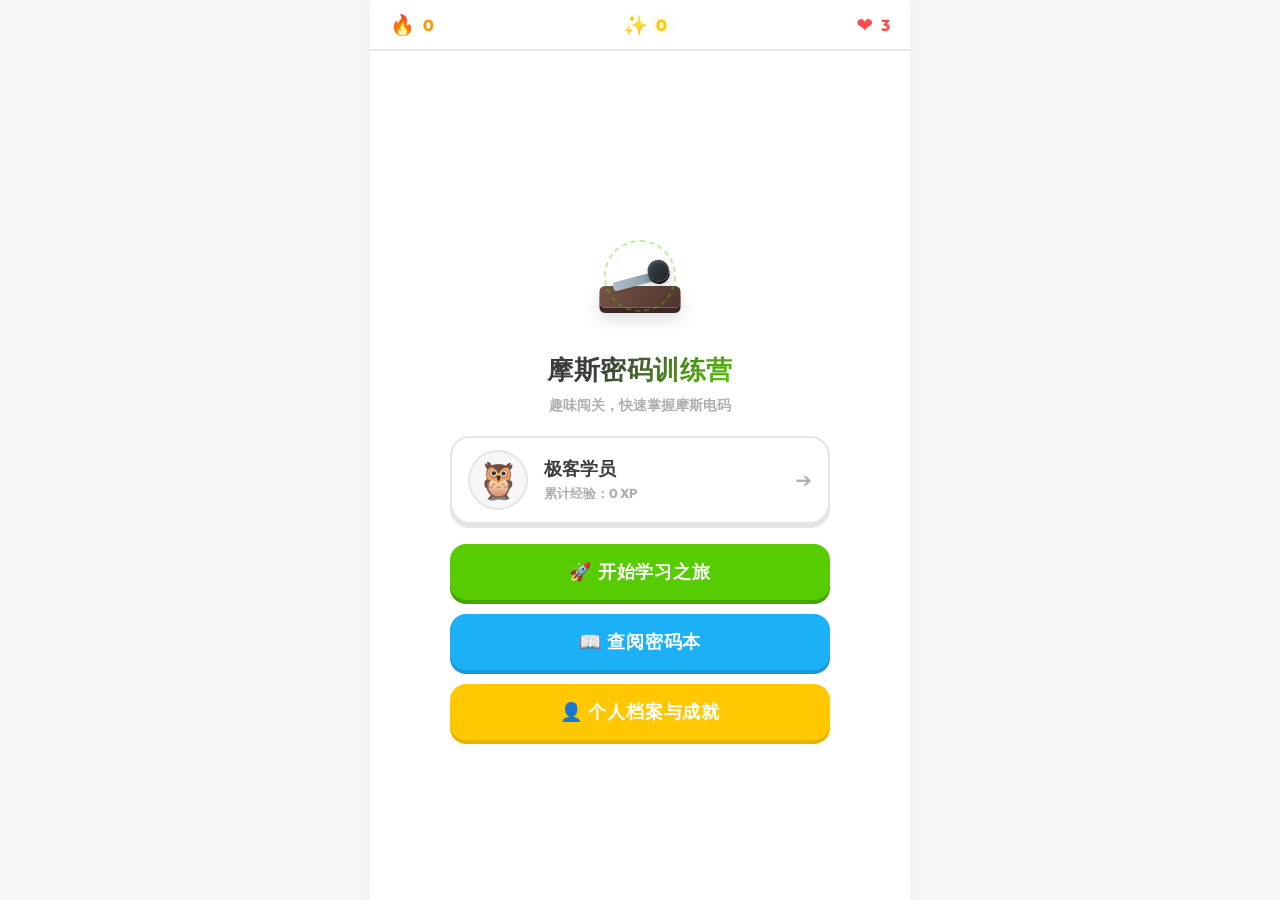
==== commit f26dbdf3: "style: 进一步收缩和调矮各个界面高度及元素间距" ====
--- a/morse_learning.html
+++ b/morse_learning.html
@@ -2,7 +2,7 @@
 <html lang="zh-CN">
 <head>
     <meta charset="UTF-8">
-    <meta name="viewport" content="width=device-width, initial-scale=1.0">
+    <meta name="viewport" content="width=device-width, initial-scale=1.0, viewport-fit=cover, maximum-scale=1.0, user-scalable=no">
     <title>摩斯密码学习应用</title>
     <!-- 引入高质感现代 Google 字体 -->
     <link rel="preconnect" href="https://fonts.googleapis.com">
@@ -38,10 +38,11 @@
             background-color: var(--color-bg-light);
             color: var(--color-text-dark);
             min-height: 100vh;
+            min-height: 100dvh;
             display: flex;
             justify-content: center;
             align-items: stretch;
-            overflow-x: hidden;
+            overflow: hidden; /* 防止桌面或老设备页面全局滚动 */
         }
 
         /* 应用主体，限制最大宽度以适配手机和桌面居中 */
@@ -49,11 +50,13 @@
             width: 100%;
             max-width: 540px;
             background-color: var(--color-white);
-            min-height: 100vh;
+            height: 100vh;
+            height: 100dvh;
             display: flex;
             flex-direction: column;
             box-shadow: 0 0 20px rgba(0, 0, 0, 0.05);
             position: relative;
+            overflow: hidden; /* 所有页面内容都在容器内部自主滚动 */
         }
 
         /* 隐藏元素的类 */
@@ -146,12 +149,13 @@
             display: flex;
             justify-content: space-between;
             align-items: center;
-            padding: 16px 24px;
+            padding: 12px 20px;
+            padding-top: calc(12px + env(safe-area-inset-top, 0px));
             border-bottom: 2px solid var(--color-gray-border);
             background-color: var(--color-white);
-            position: sticky;
-            top: 0;
+            position: relative;
             z-index: 100;
+            flex-shrink: 0;
         }
 
         .status-item {
@@ -175,7 +179,9 @@
             flex: 1;
             display: flex;
             flex-direction: column;
-            padding-bottom: 40px;
+            overflow-y: auto;
+            -webkit-overflow-scrolling: touch;
+            padding-bottom: calc(40px + env(safe-area-inset-bottom, 0px));
         }
 
         .map-title {
@@ -184,6 +190,7 @@
             font-weight: 800;
             margin: 24px 0 10px 0;
             color: var(--color-text-dark);
+            flex-shrink: 0;
         }
 
         /* 蜿蜒关卡地图容器 */
@@ -321,10 +328,12 @@
         /* 底部操作区 */
         .home-footer {
             padding: 10px 24px;
+            padding-bottom: calc(10px + env(safe-area-inset-bottom, 0px));
             display: flex;
             flex-direction: column;
             gap: 12px;
             margin-top: auto;
+            flex-shrink: 0;
         }
 
         /* ================= SCREEN: LESSON ================= */
@@ -339,9 +348,12 @@
             display: flex;
             align-items: center;
             justify-content: space-between;
-            padding: 16px 24px;
+            padding: 12px 20px;
+            padding-top: calc(12px + env(safe-area-inset-top, 0px));
             gap: 16px;
             border-bottom: 2px solid var(--color-gray-border);
+            background-color: var(--color-white);
+            flex-shrink: 0;
         }
 
         .close-btn {
@@ -400,12 +412,14 @@
 
         .lesson-body {
             flex: 1;
-            padding: 24px;
+            padding: 16px 20px;
             display: flex;
             flex-direction: column;
             justify-content: center;
             align-items: center;
             width: 100%;
+            overflow-y: auto;
+            -webkit-overflow-scrolling: touch;
         }
 
         /* ================= SUB-PHASE: PREVIEW ================= */
@@ -497,22 +511,22 @@
 
         /* Mnemonic Overlay Container */
         .mnemonic-container {
-            width: 300px;
-            height: 300px;
+            width: 240px;
+            height: 240px;
             background: linear-gradient(135deg, #ffffff 0%, #f5f6f8 100%);
             border: 2px solid #eaeaea;
-            border-radius: 28px;
+            border-radius: 24px;
             position: relative;
             display: flex;
             justify-content: center;
             align-items: center;
-            margin: 0 auto 24px auto;
+            margin: 0 auto 16px auto;
             box-shadow: 0 10px 25px rgba(0, 0, 0, 0.03), inset 0 2px 5px rgba(255, 255, 255, 0.6);
         }
 
         .mnemonic-letter-bg {
             font-family: 'Roboto', 'Arial Black', sans-serif;
-            font-size: 200px;
+            font-size: 160px;
             font-weight: 900;
             color: #f0f1f4;
             text-shadow: 1px 1px 0px rgba(255, 255, 255, 0.8), -1px -1px 0px rgba(0, 0, 0, 0.03);
@@ -539,15 +553,15 @@
         }
 
         .m-dot {
-            width: 30px;
-            height: 30px;
+            width: 24px;
+            height: 24px;
             border-radius: 50%;
         }
 
         .m-dash {
-            width: 30px;
-            height: 80px;
-            border-radius: 12px;
+            width: 24px;
+            height: 64px;
+            border-radius: 10px;
         }
 
         /* 闪烁状态的亮绿色发光样式 */
@@ -568,9 +582,9 @@
         }
 
         .question-title {
-            font-size: 22px;
+            font-size: 20px;
             font-weight: 800;
-            margin-bottom: 24px;
+            margin-bottom: 16px;
             color: var(--color-text-dark);
             text-align: left;
             width: 100%;
@@ -580,18 +594,18 @@
         .audio-buttons-row {
             display: flex;
             gap: 16px;
-            margin-bottom: 30px;
+            margin-bottom: 16px;
             justify-content: center;
         }
 
         .audio-play-btn {
-            width: 80px;
-            height: 80px;
+            width: 72px;
+            height: 72px;
             border-radius: 50%;
             background-color: var(--color-blue);
             border: none;
             color: var(--color-white);
-            font-size: 30px;
+            font-size: 26px;
             display: flex;
             justify-content: center;
             align-items: center;
@@ -620,8 +634,8 @@
             background-color: var(--color-white);
             border: 2px solid var(--color-gray-border);
             border-radius: 16px;
-            padding: 20px;
-            font-size: 22px;
+            padding: 14px 10px;
+            font-size: 20px;
             font-weight: 800;
             text-align: center;
             cursor: pointer;
@@ -660,7 +674,7 @@
 
         /* 题型 2: 输入摩斯码 */
         .input-code-display {
-            min-height: 72px;
+            min-height: 64px;
             background-color: var(--color-bg-light);
             border: 2px solid var(--color-gray-border);
             border-radius: 20px;
@@ -668,8 +682,8 @@
             display: flex;
             justify-content: center;
             align-items: center;
-            margin-bottom: 32px;
-            padding: 12px 24px;
+            margin-bottom: 16px;
+            padding: 10px 20px;
             transition: all 0.2s cubic-bezier(0.25, 0.8, 0.25, 1);
             box-shadow: inset 0 2px 5px rgba(0, 0, 0, 0.03);
         }
@@ -698,13 +712,13 @@
 
         .morse-input-btn, .morse-backspace-btn {
             flex: 1;
-            height: 80px;
+            height: 70px;
             display: flex;
             flex-direction: column;
             justify-content: center;
             align-items: center;
             gap: 2px;
-            padding: 8px 0;
+            padding: 6px 0;
             max-width: 130px;
         }
 
@@ -838,12 +852,14 @@
         /* ================= FOOTER CONTROL PANEL (DUOLINGO FEEDBACK) ================= */
         .lesson-footer-panel {
             padding: 24px;
+            padding-bottom: calc(24px + env(safe-area-inset-bottom, 0px));
             border-top: 2px solid var(--color-gray-border);
             background-color: var(--color-white);
             display: flex;
             flex-direction: column;
             gap: 16px;
             transition: background-color 0.2s ease;
+            flex-shrink: 0;
         }
 
         .feedback-row {
@@ -940,7 +956,11 @@
             align-items: center;
             justify-content: center;
             padding: 40px 24px;
+            padding-top: calc(40px + env(safe-area-inset-top, 0px));
+            padding-bottom: calc(40px + env(safe-area-inset-bottom, 0px));
             text-align: center;
+            overflow-y: auto;
+            -webkit-overflow-scrolling: touch;
         }
 
         .canvas-container {
@@ -1122,12 +1142,12 @@
         }
 
         .welcome-hero-container {
-            width: 160px;
-            height: 160px;
+            width: 130px;
+            height: 130px;
             display: flex;
             justify-content: center;
             align-items: center;
-            margin-bottom: 20px;
+            margin-bottom: 12px;
             position: relative;
         }
 
@@ -1137,11 +1157,12 @@
             height: 100px;
             position: relative;
             cursor: pointer;
+            transform: scale(0.9);
             transition: transform 0.2s cubic-bezier(0.175, 0.885, 0.32, 1.275);
         }
 
         .telegraph-machine:hover {
-            transform: scale(1.08);
+            transform: scale(0.95);
         }
 
         .telegraph-base {
@@ -1203,10 +1224,10 @@
         }
 
         .welcome-title {
-            font-size: 30px;
+            font-size: 26px;
             font-weight: 900;
             color: var(--color-text-dark);
-            margin-bottom: 10px;
+            margin-bottom: 8px;
             background: linear-gradient(135deg, var(--color-text-dark) 30%, #58cc02 100%);
             -webkit-background-clip: text;
             -webkit-text-fill-color: transparent;
@@ -1214,10 +1235,10 @@
         }
 
         .welcome-subtitle {
-            font-size: 15px;
+            font-size: 14px;
             font-weight: 600;
             color: var(--color-text-light);
-            margin-bottom: 30px;
+            margin-bottom: 20px;
             line-height: 1.4;
         }
 
@@ -1229,10 +1250,10 @@
             background: var(--color-white);
             border: 2px solid var(--color-gray-border);
             border-radius: 20px;
-            padding: 16px 20px;
+            padding: 12px 16px;
             width: 100%;
             max-width: 380px;
-            margin-bottom: 30px;
+            margin-bottom: 20px;
             cursor: pointer;
             box-shadow: 0 4px 0 var(--color-gray-border);
             transition: transform 0.1s, box-shadow 0.1s, border-color 0.2s;
@@ -1309,18 +1330,32 @@
             flex: 1;
             display: flex;
             flex-direction: column;
-            height: 100vh;
-        }
-
-        .codebook-header, .profile-header {
+            height: 100%;
+        }
+
+        .codebook-header {
             display: flex;
             align-items: center;
-            padding: 16px 24px;
+            padding: 12px 20px;
+            padding-top: calc(12px + env(safe-area-inset-top, 0px));
             border-bottom: 2px solid var(--color-gray-border);
             background-color: var(--color-white);
             position: sticky;
             top: 0;
             z-index: 100;
+            flex-shrink: 0;
+        }
+
+        .profile-header {
+            display: flex;
+            align-items: center;
+            padding: 12px 20px;
+            border-bottom: 2px solid var(--color-gray-border);
+            background-color: var(--color-white);
+            position: sticky;
+            top: 0;
+            z-index: 100;
+            flex-shrink: 0;
         }
 
         .back-home-btn {
@@ -1449,7 +1484,9 @@
         .codebook-grid-container {
             flex: 1;
             overflow-y: auto;
+            -webkit-overflow-scrolling: touch;
             padding: 20px 16px;
+            padding-bottom: calc(20px + env(safe-area-inset-bottom, 0px));
             background-color: var(--color-bg-light);
         }
 
@@ -1614,8 +1651,85 @@
             display: flex;
             flex-direction: column;
             overflow-y: auto;
-            padding-bottom: 40px;
+            -webkit-overflow-scrolling: touch;
+            padding-bottom: calc(40px + env(safe-area-inset-bottom, 0px));
             background-color: var(--color-bg-light);
+        }
+
+        /* 矮屏手机适配 (例如 iPhone SE, 较矮的分辨率) */
+        @media (max-height: 680px) {
+            .welcome-hero-container {
+                width: 120px;
+                height: 120px;
+                margin-bottom: 10px;
+            }
+            .telegraph-machine {
+                transform: scale(0.8);
+            }
+            .telegraph-machine:hover {
+                transform: scale(0.85);
+            }
+            .welcome-title {
+                font-size: 24px;
+            }
+            .welcome-subtitle {
+                margin-bottom: 15px;
+            }
+            .welcome-user-preview {
+                margin-bottom: 15px;
+                padding: 10px 14px;
+            }
+            .welcome-buttons {
+                gap: 8px;
+            }
+            .welcome-buttons .duo-btn {
+                padding: 12px 20px;
+                font-size: 16px;
+            }
+            .mnemonic-container {
+                width: 170px;
+                height: 170px;
+                margin-bottom: 8px;
+            }
+            .mnemonic-letter-bg {
+                font-size: 110px;
+            }
+            .m-dot {
+                width: 18px;
+                height: 18px;
+            }
+            .m-dash {
+                width: 18px;
+                height: 42px;
+            }
+            .option-card {
+                padding: 12px 8px;
+                font-size: 18px;
+            }
+            .question-title {
+                margin-bottom: 12px;
+                font-size: 18px;
+            }
+            .audio-play-btn {
+                width: 64px;
+                height: 64px;
+                font-size: 24px;
+            }
+            .morse-input-panel {
+                margin-bottom: 10px;
+            }
+            .morse-input-btn, .morse-backspace-btn {
+                height: 56px;
+            }
+            .input-code-display {
+                min-height: 48px;
+                margin-bottom: 12px;
+                padding: 6px 12px;
+            }
+            .match-card {
+                height: 40px;
+                font-size: 16px;
+            }
         }
 
         .profile-user-card {
